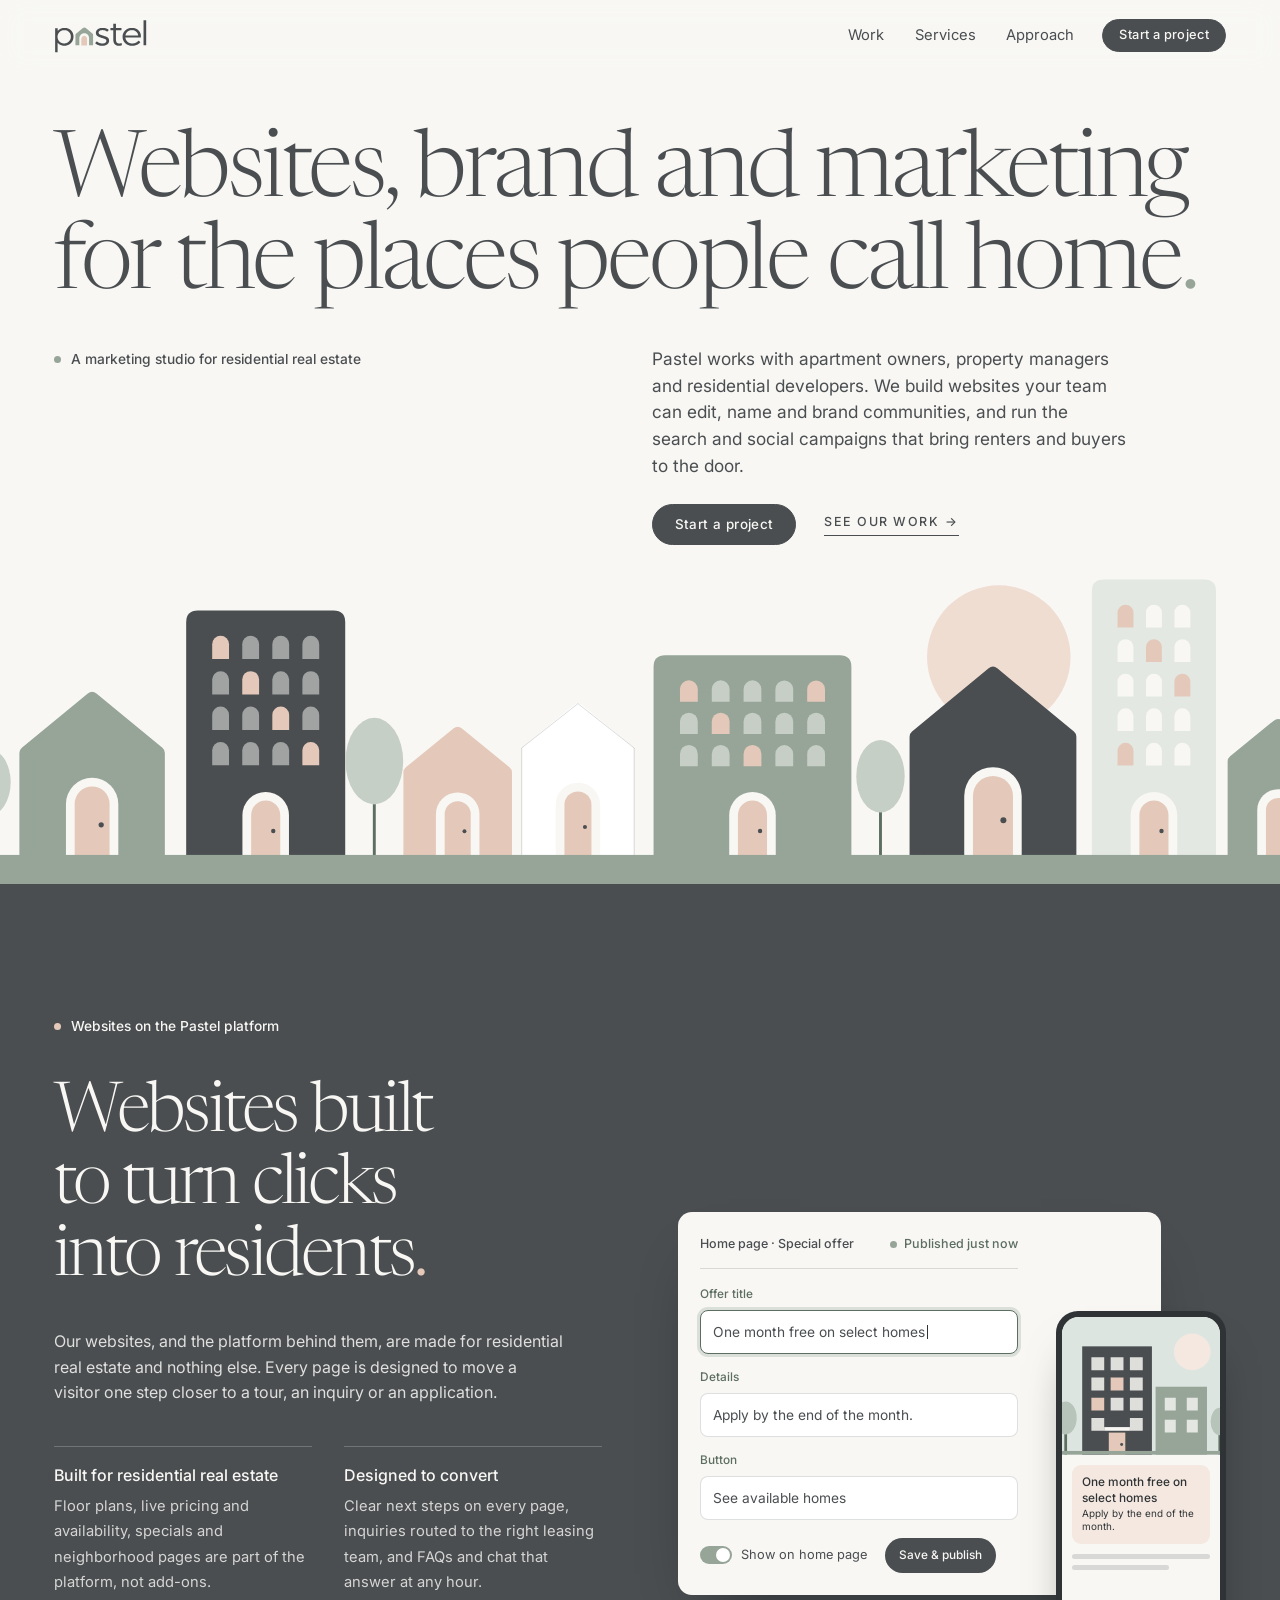
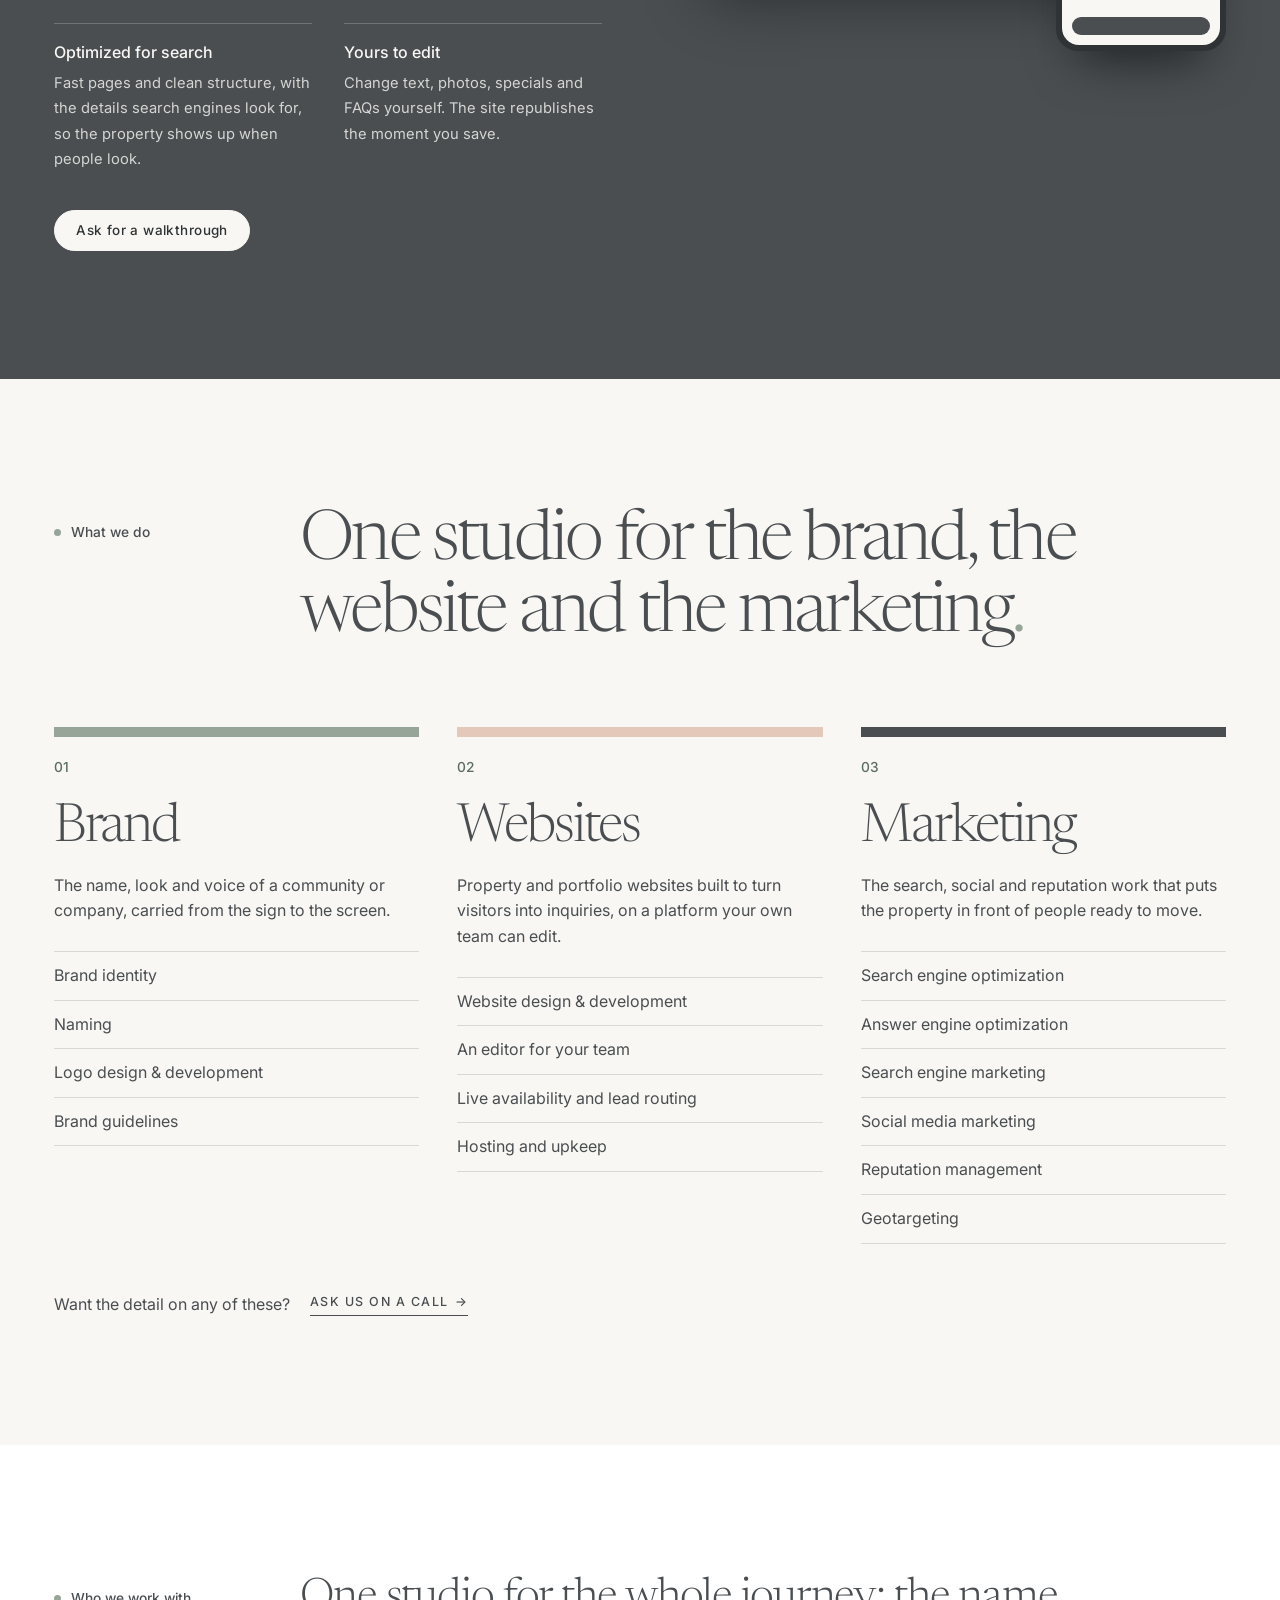
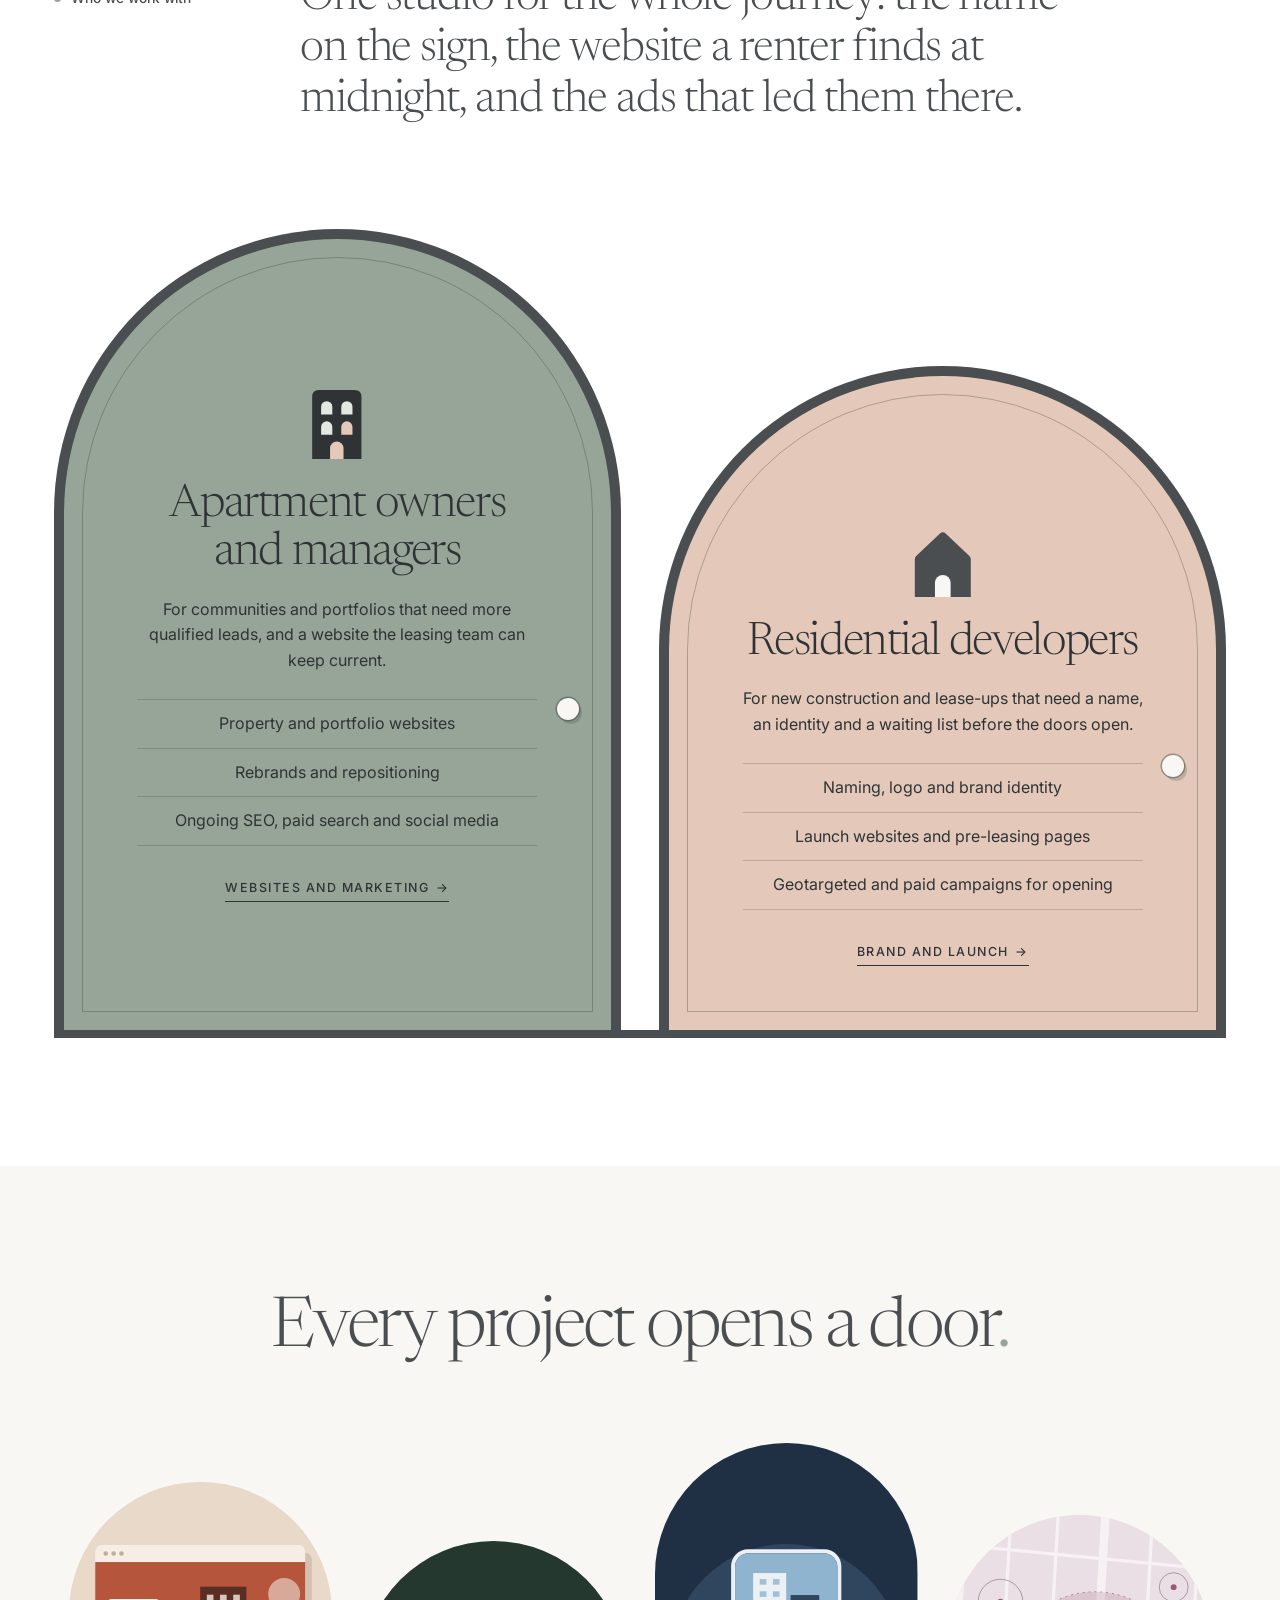
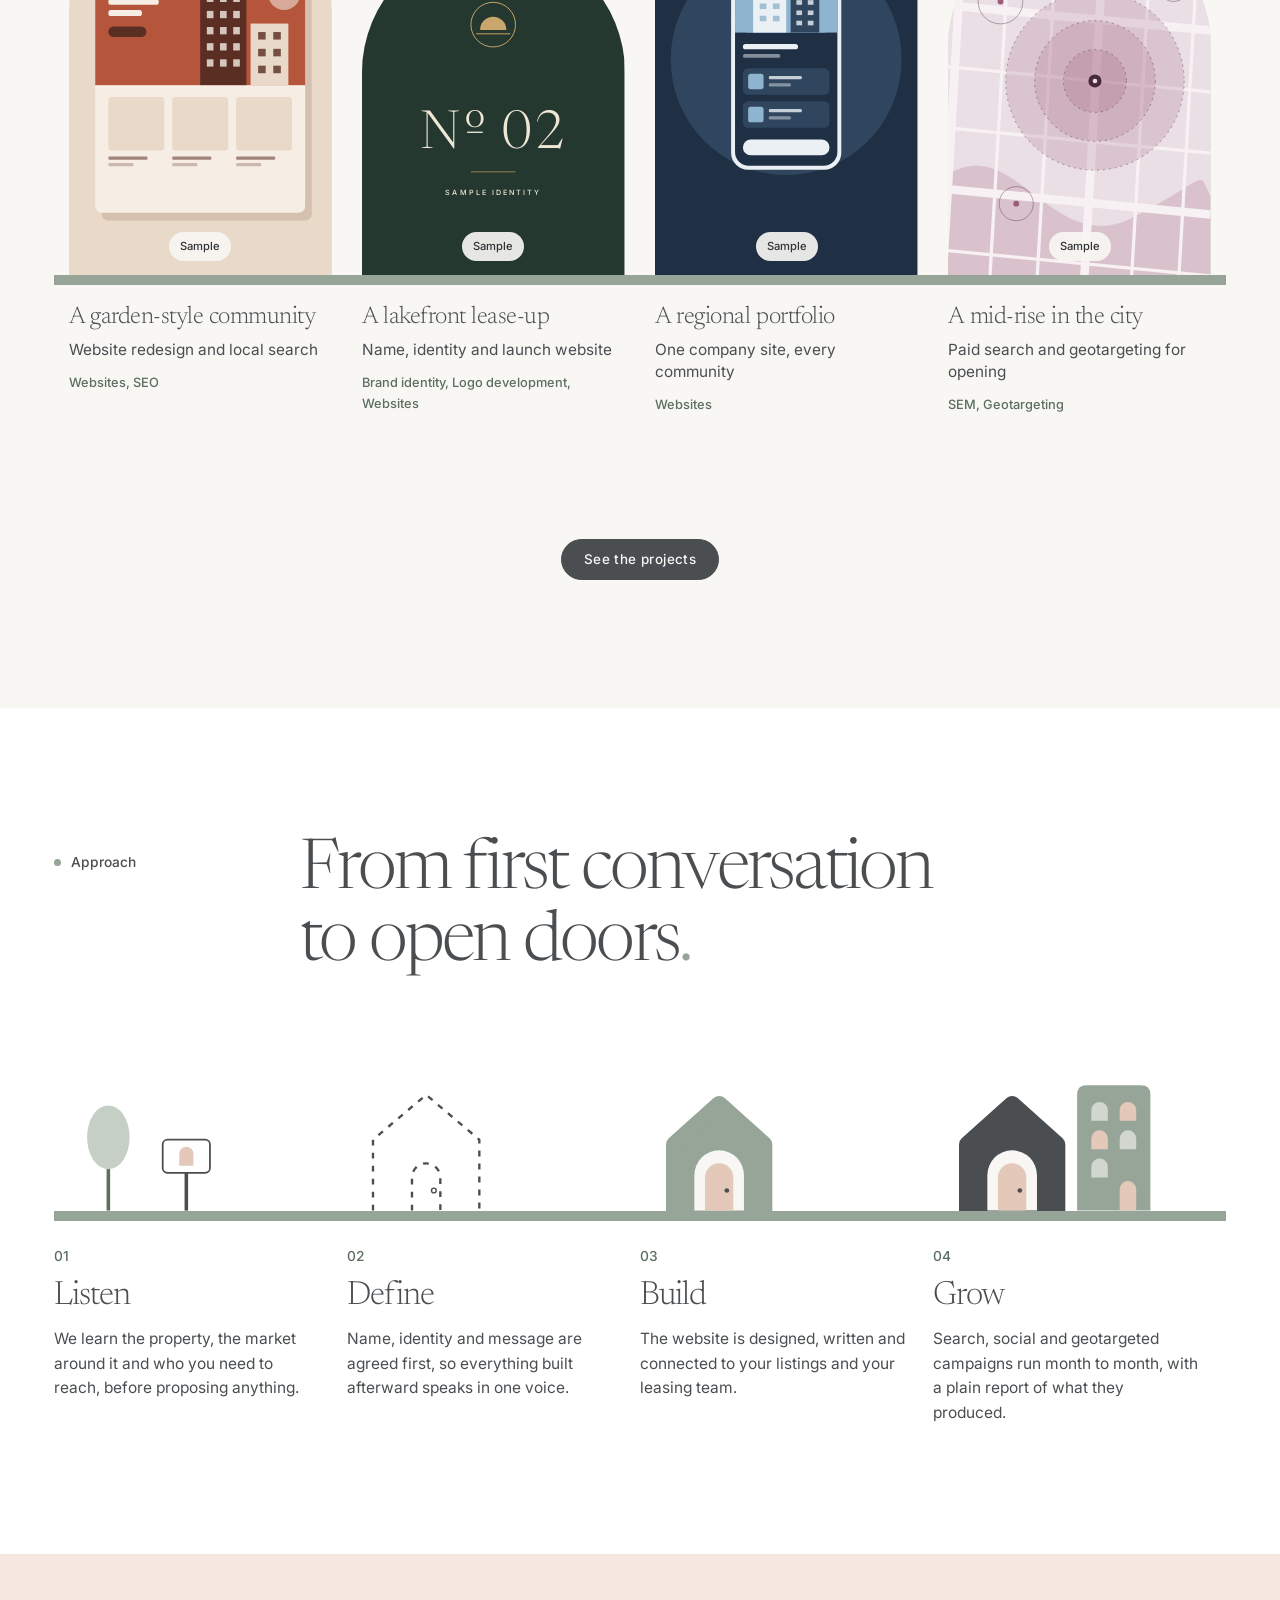
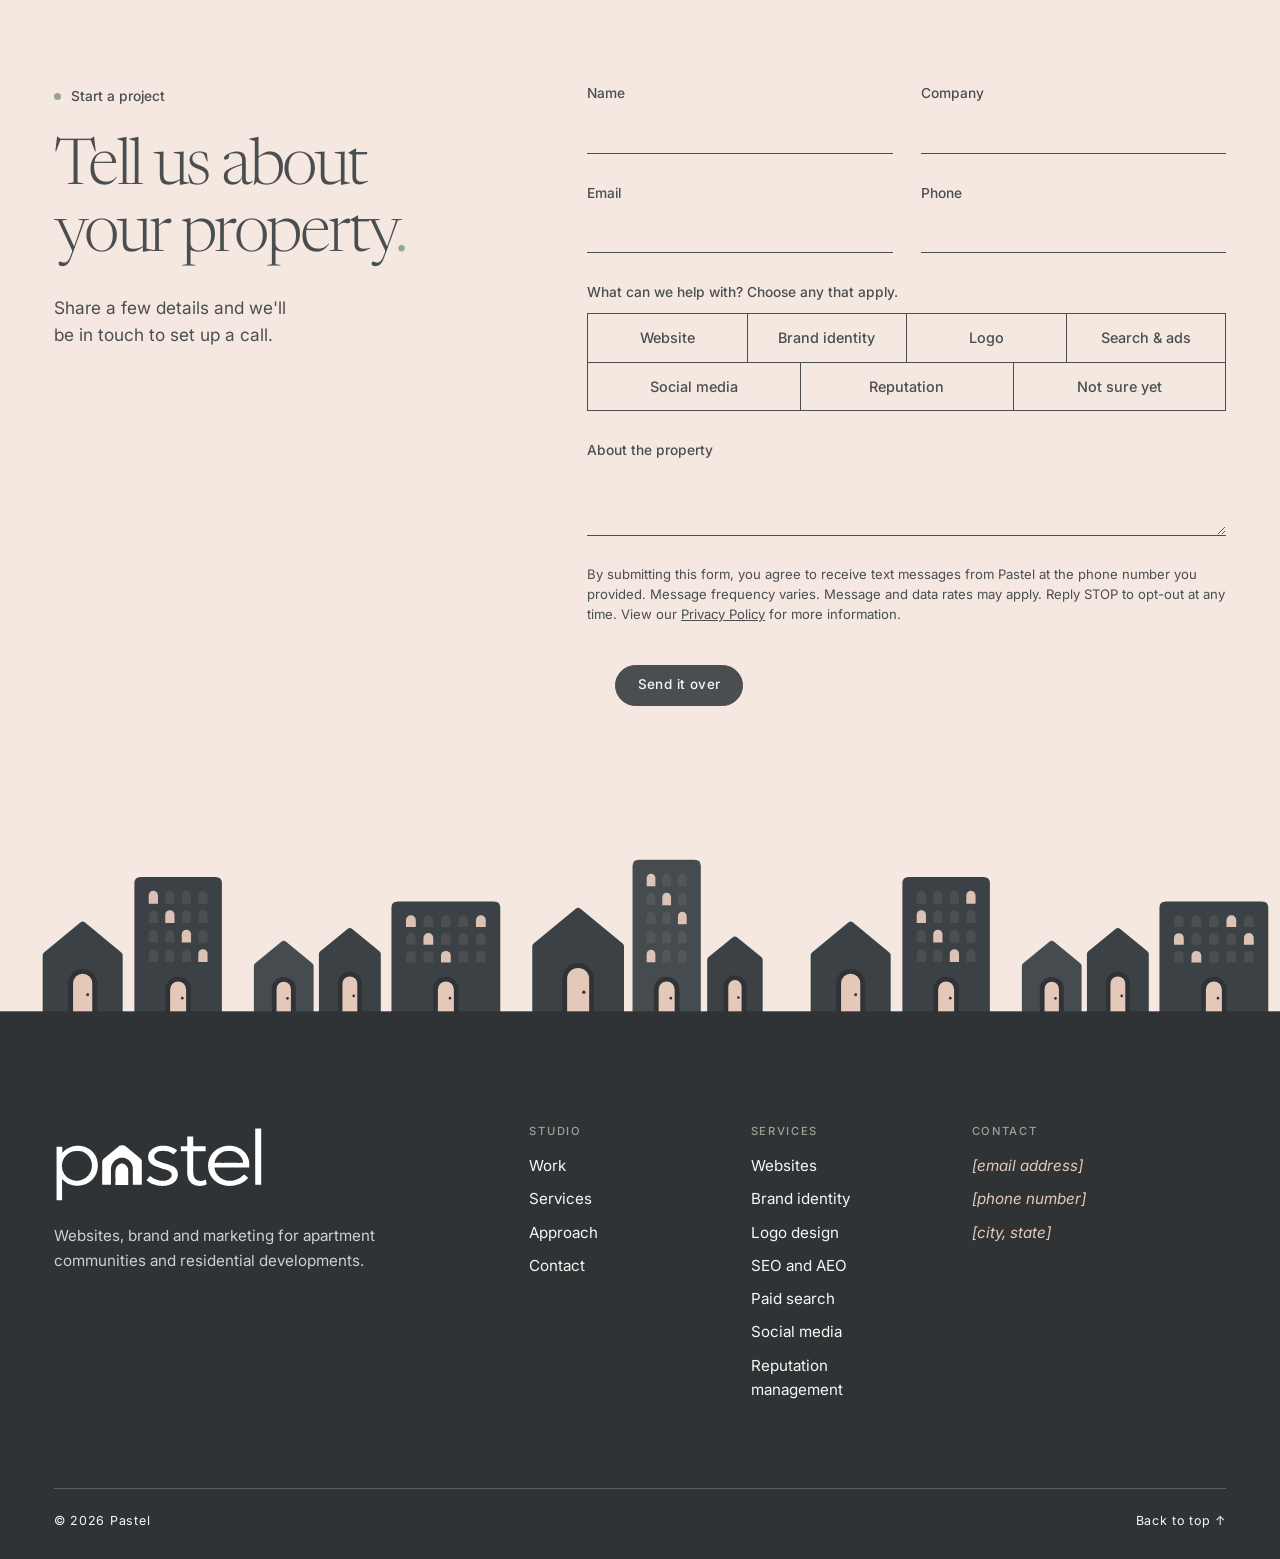
==== index.html @ 9d9092dd "Pastel website draft for feedback Co-Authored-By: Claude Fable 5.2 <noreply@anthropic.com>" ====
<!doctype html>
<html lang="en">
<head>
  <meta charset="utf-8">
  <meta name="robots" content="noindex, nofollow">
  <meta name="viewport" content="width=device-width, initial-scale=1">
  <title>Pastel | Websites, brand and marketing for residential real estate</title>
  <meta name="description" content="Pastel is a marketing studio for apartment communities and residential developments: websites your team can edit, brand identity and logo design, and search, social and reputation marketing.">
  <link rel="icon" href="img/favicon-32.png" sizes="32x32">
  <link rel="apple-touch-icon" href="img/icon-180.png">
  <link rel="preconnect" href="https://fonts.googleapis.com">
  <link rel="preconnect" href="https://fonts.gstatic.com" crossorigin>
  <link href="https://fonts.googleapis.com/css2?family=Inter:wght@300;400;500;600&family=Newsreader:opsz,wght@6..72,300..500&display=swap" rel="stylesheet">
  <link rel="stylesheet" href="css/site.css?v=16">
  <script>document.documentElement.className = "js";</script>
</head>
<body data-footer-on="tint">

<main id="main">

  <!-- Hero: the whole studio in one line, websites named first -->
  <section class="hero">
    <div class="wrap">
      <h1 class="display" data-reveal>Websites, brand and marketing for the places people call home<span class="stop">.</span></h1>
      <div class="hero__row">
        <p class="label hero__mark" data-reveal style="--d:.1s">A marketing studio for residential real estate</p>
        <p class="lede" data-reveal style="--d:.16s">Pastel works with apartment owners, property managers and residential developers. We build websites your team can edit, name and brand communities, and run the search and social campaigns that bring renters and buyers to the door.</p>
        <div class="hero__cta" data-reveal style="--d:.24s">
          <a class="btn" href="#contact">Start a project</a>
          <a class="link" href="work.html">See our work <span>&rarr;</span></a>
        </div>
      </div>
    </div>
    <div class="street" data-street="day" aria-hidden="true"></div>
  </section>

  <!-- Platform: the website product, straight after the hero (owner asked for it ahead of "What we do") -->
  <div id="platform">
    <section class="section section--dark">
      <div class="wrap platform">
        <div>
          <p class="label" data-reveal>Websites on the Pastel platform</p>
          <h2 data-reveal>Websites built to turn clicks into residents<span class="stop">.</span></h2>
          <p data-reveal>Our websites, and the platform behind them, are made for residential real estate and nothing else. Every page is designed to move a visitor one step closer to a tour, an inquiry or an application.</p>
          <ul class="features">
            <li data-reveal><strong>Built for residential real estate</strong><span>Floor plans, live pricing and availability, specials and neighborhood pages are part of the platform, not add-ons.</span></li>
            <li data-reveal style="--d:.06s"><strong>Designed to convert</strong><span>Clear next steps on every page, inquiries routed to the right leasing team, and FAQs and chat that answer at any hour.</span></li>
            <li data-reveal style="--d:.12s"><strong>Optimized for search</strong><span>Fast pages and clean structure, with the details search engines look for, so the property shows up when people look.</span></li>
            <li data-reveal style="--d:.18s"><strong>Yours to edit</strong><span>Change text, photos, specials and FAQs yourself. The site republishes the moment you save.</span></li>
          </ul>
          <a class="btn btn--light" href="#contact" data-reveal>Ask for a walkthrough</a>
        </div>

        <div class="mock" aria-hidden="true" data-reveal>
          <div class="mock__panel">
            <div class="mock__bar"><span>Home page &middot; Special offer</span><em>Published just now</em></div>
            <div class="mock__field"><label>Offer title</label><div class="mock__input is-active">One month free on select homes</div></div>
            <div class="mock__field"><label>Details</label><div class="mock__input">Apply by the end of the month.</div></div>
            <div class="mock__field"><label>Button</label><div class="mock__input">See available homes</div></div>
            <div class="mock__foot"><span class="mock__toggle"><i></i>Show on home page</span><span class="mock__save">Save &amp; publish</span></div>
          </div>
          <div class="mock__phone"><div class="mock__screen">
            <div class="mock__photo"><svg viewBox="0 0 200 150" preserveAspectRatio="xMidYMax slice">
              <rect width="200" height="150" fill="#DDE5E0"/>
              <circle cx="156" cy="38" r="20" fill="#F4E8E1"/>
              <line x1="18" y1="150" x2="18" y2="120" stroke="#5C6E60" stroke-width="3"/><ellipse cx="18" cy="110" rx="12" ry="18" fill="#B7C4B9"/>
              <rect x="36" y="32" width="76" height="118" fill="#4A4E51"/>
              <path d="M46,44h14v14h-14z M67,44h14v14h-14z M88,44h14v14h-14z M46,66h14v14h-14z M88,66h14v14h-14z M67,88h14v14h-14z M88,88h14v14h-14z M46,110h14v14h-14z M88,110h14v14h-14z" fill="#F8F7F4" fill-opacity=".85"/>
              <path d="M67,66h14v14h-14z M46,88h14v14h-14z" fill="#E4C9BA"/>
              <rect x="60" y="120" width="28" height="4" fill="#F8F7F4"/><rect x="65" y="126" width="18" height="24" fill="#E4C9BA"/><circle cx="79" cy="139" r="1.6" fill="#4A4E51"/>
              <rect x="116" y="76" width="56" height="74" fill="#96A598"/>
              <path d="M126,88h12v14h-12z M150,88h12v14h-12z M126,112h12v14h-12z M150,112h12v14h-12z" fill="#F8F7F4" fill-opacity=".8"/>
              <line x1="186" y1="150" x2="186" y2="124" stroke="#5C6E60" stroke-width="3"/><ellipse cx="186" cy="114" rx="10" ry="15" fill="#B7C4B9"/>
              <rect y="146" width="200" height="4" fill="#96A598"/>
            </svg></div>
            <div class="mock__offer"><b>One month free on select homes</b>Apply by the end of the month.</div>
            <div class="mock__lines"><i></i><i></i></div>
            <div class="mock__cta"></div>
          </div></div>
        </div>
      </div>
    </section>
  </div>

  <!-- What we do: three buckets in the order the work is done: brand, then website, then marketing (owner's order) -->
  <section class="section" id="services">
    <div class="wrap">
      <div class="rail-layout">
        <div class="rail" data-reveal><p class="label">What we do</p></div>
        <h2 class="h-xl" data-reveal>One studio for the brand, the website and the marketing<span class="stop">.</span></h2>
      </div>

      <div class="buckets">
        <article class="bucket" data-reveal>
          <p class="bucket__n">01</p>
          <h3>Brand</h3>
          <p>The name, look and voice of a community or company, carried from the sign to the screen.</p>
          <ul>
            <li>Brand identity</li>
            <li>Naming</li>
            <li>Logo design &amp; development</li>
            <li>Brand guidelines</li>
          </ul>
        </article>
        <article class="bucket" data-reveal style="--d:.08s">
          <p class="bucket__n">02</p>
          <h3>Websites</h3>
          <p>Property and portfolio websites built to turn visitors into inquiries, on a platform your own team can edit.</p>
          <ul>
            <li>Website design &amp; development</li>
            <li>An editor for your team</li>
            <li>Live availability and lead routing</li>
            <li>Hosting and upkeep</li>
          </ul>
        </article>
        <article class="bucket" data-reveal style="--d:.16s">
          <p class="bucket__n">03</p>
          <h3>Marketing</h3>
          <p>The search, social and reputation work that puts the property in front of people ready to move.</p>
          <ul>
            <li>Search engine optimization</li>
            <li>Answer engine optimization</li>
            <li>Search engine marketing</li>
            <li>Social media marketing</li>
            <li>Reputation management</li>
            <li>Geotargeting</li>
          </ul>
        </article>
      </div>
      <p class="buckets__more" data-reveal>Want the detail on any of these? <a class="link" href="#contact">Ask us on a call <span>&rarr;</span></a></p>
    </div>
  </section>

  <!-- Who we work with: two real doors -->
  <section class="section section--white">
    <div class="wrap">
      <div class="rail-layout">
        <div class="rail" data-reveal><p class="label">Who we work with</p></div>
        <p class="statement" data-reveal>One studio for the whole journey: the name on the sign, the website a renter finds at midnight, and the ads that led them there.</p>
      </div>

      <div class="doors">
        <a class="door door--sage" href="#platform" data-reveal><span class="door__leaf">
          <svg viewBox="0 0 80 70" aria-hidden="true">
            <path d="M18,70 V14 Q18,8 24,8 H56 Q62,8 62,14 V70 Z" fill="#2F3335"/>
            <path d="M26,30 V23 A5,5 0 0 1 36,23 V30 Z M44,30 V23 A5,5 0 0 1 54,23 V30 Z M26,48 V41 A5,5 0 0 1 36,41 V48 Z" fill="#E3E8E3"/>
            <path d="M44,48 V41 A5,5 0 0 1 54,41 V48 Z" fill="#E4C9BA"/>
            <path d="M34,70 V60 A6,6 0 0 1 46,60 V70 Z" fill="#E4C9BA"/>
          </svg>
          <h3>Apartment owners and managers</h3>
          <p>For communities and portfolios that need more qualified leads, and a website the leasing team can keep current.</p>
          <ul>
            <li>Property and portfolio websites</li>
            <li>Rebrands and repositioning</li>
            <li>Ongoing SEO, paid search and social media</li>
          </ul>
          <span class="link">Websites and marketing <span>&rarr;</span></span>
          <i class="door__knob" aria-hidden="true"></i>
        </span></a>
        <a class="door door--peach" href="#services" data-reveal style="--d:.12s"><span class="door__leaf">
          <svg viewBox="0 0 80 70" aria-hidden="true">
            <path d="M19,70 V36 L40,16 L61,36 V70 Z" fill="#4A4E51" stroke="#4A4E51" stroke-width="8" stroke-linejoin="round"/>
            <path d="M33,70 V57 A7,7 0 0 1 47,57 V70 Z" fill="#F8F7F4"/>
          </svg>
          <h3>Residential developers</h3>
          <p>For new construction and lease-ups that need a name, an identity and a waiting list before the doors open.</p>
          <ul>
            <li>Naming, logo and brand identity</li>
            <li>Launch websites and pre-leasing pages</li>
            <li>Geotargeted and paid campaigns for opening</li>
          </ul>
          <span class="link">Brand and launch <span>&rarr;</span></span>
          <i class="door__knob" aria-hidden="true"></i>
        </span></a>
      </div>
    </div>
  </section>

  <!-- Selected work: four drawn samples for now; the real projects are on work.html -->
  <section class="section" id="work">
    <div class="wrap">
      <h2 class="h-xl work__title" data-reveal>Every project opens a door<span class="stop">.</span></h2>
      <div class="doorstreet" data-work="featured"></div>
      <p class="work__more" data-reveal><a class="btn" href="work.html">See the projects</a></p>
    </div>
  </section>

  <!-- Approach: a home goes up in four steps -->
  <section class="section section--white" id="approach">
    <div class="wrap">
      <div class="rail-layout">
        <div class="rail" data-reveal><p class="label">Approach</p></div>
        <h2 class="h-xl" data-reveal>From first conversation to open doors<span class="stop">.</span></h2>
      </div>

      <div class="path">
        <div class="path__step" data-reveal>
          <svg viewBox="0 0 200 130" preserveAspectRatio="xMinYMax meet" aria-hidden="true">
            <line x1="46" y1="130" x2="46" y2="86" stroke="#5C6E60" stroke-width="3"/>
            <ellipse cx="46" cy="68" rx="18" ry="27" fill="#C5CFC6"/>
            <line x1="112" y1="130" x2="112" y2="96" stroke="#4A4E51" stroke-width="3"/>
            <rect x="92" y="70" width="40" height="28" rx="4" fill="#FFFFFF" stroke="#4A4E51" stroke-width="1.5"/>
            <path d="M106,92 V82 A6,6 0 0 1 118,82 V92 Z" fill="#E4C9BA"/>
          </svg>
          <div class="path__body">
            <span class="path__n">01</span>
            <h3>Listen</h3>
            <p>We learn the property, the market around it and who you need to reach, before proposing anything.</p>
          </div>
        </div>
        <div class="path__step" data-reveal style="--d:.08s">
          <svg viewBox="0 0 200 130" preserveAspectRatio="xMinYMax meet" aria-hidden="true">
            <path d="M22,130 V70 L67,32 L112,70 V130" fill="none" stroke="#4A4E51" stroke-width="2" stroke-dasharray="5 6" stroke-linejoin="round"/>
            <path d="M55,130 V102 A12,12 0 0 1 79,102 V130" fill="none" stroke="#4A4E51" stroke-width="2" stroke-dasharray="5 6"/>
            <circle cx="73.5" cy="113" r="2" fill="none" stroke="#4A4E51" stroke-width="1.2"/>
          </svg>
          <div class="path__body">
            <span class="path__n">02</span>
            <h3>Define</h3>
            <p>Name, identity and message are agreed first, so everything built afterward speaks in one voice.</p>
          </div>
        </div>
        <div class="path__step" data-reveal style="--d:.16s">
          <svg viewBox="0 0 200 130" preserveAspectRatio="xMinYMax meet" aria-hidden="true">
            <path d="M29,130 V74 L67,40 L105,74 V130 Z" fill="#96A598" stroke="#96A598" stroke-width="14" stroke-linejoin="round"/>
            <path d="M46,130 V100 A21,21 0 0 1 88,100 V130 Z" fill="#F8F7F4"/>
            <path d="M55,130 V102 A12,12 0 0 1 79,102 V130 Z" fill="#E4C9BA"/>
            <circle cx="73.5" cy="113" r="2" fill="#4A4E51"/>
          </svg>
          <div class="path__body">
            <span class="path__n">03</span>
            <h3>Build</h3>
            <p>The website is designed, written and connected to your listings and your leasing team.</p>
          </div>
        </div>
        <div class="path__step" data-reveal style="--d:.24s">
          <svg viewBox="0 0 200 130" preserveAspectRatio="xMinYMax meet" aria-hidden="true">
            <path d="M29,130 V74 L67,40 L105,74 V130 Z" fill="#4A4E51" stroke="#4A4E51" stroke-width="14" stroke-linejoin="round"/>
            <path d="M46,130 V100 A21,21 0 0 1 88,100 V130 Z" fill="#F8F7F4"/>
            <path d="M55,130 V102 A12,12 0 0 1 79,102 V130 Z" fill="#E4C9BA"/>
            <circle cx="73.5" cy="113" r="2" fill="#4A4E51"/>
            <path d="M122,130 V32 Q122,24 130,24 H176 Q184,24 184,32 V130 Z" fill="#96A598"/>
            <path d="M134,54 V45 A7,7 0 0 1 148,45 V54 Z M158,78 V69 A7,7 0 0 1 172,69 V78 Z M134,102 V93 A7,7 0 0 1 148,93 V102 Z" fill="#F8F7F4" fill-opacity=".6"/>
            <path d="M158,54 V45 A7,7 0 0 1 172,45 V54 Z M134,78 V69 A7,7 0 0 1 148,69 V78 Z" fill="#E4C9BA"/>
            <path d="M158,130 V112 A7,7 0 0 1 172,112 V130 Z" fill="#E4C9BA"/>
          </svg>
          <div class="path__body">
            <span class="path__n">04</span>
            <h3>Grow</h3>
            <p>Search, social and geotargeted campaigns run month to month, with a plain report of what they produced.</p>
          </div>
        </div>
      </div>
    </div>
  </section>

  <!-- Contact: the invitation on the left, one plain form on the right. The
       spam check and the text message wording are the same ones used on the
       sites we build. -->
  <section class="section section--tint" id="contact">
    <div class="wrap">
      <div class="contact">
        <div class="contact__intro">
          <p class="label" data-reveal>Start a project</p>
          <h2 data-reveal>Tell us about your property<span class="stop">.</span></h2>
          <p class="lede" data-reveal style="--d:.1s">Share a few details and we'll be in touch to set up a call.</p>
        </div>

        <div>
          <form class="form" data-form data-reveal novalidate>
            <div class="field"><label for="f-name">Name</label><input id="f-name" name="name" autocomplete="name" required></div>
            <div class="field"><label for="f-company">Company</label><input id="f-company" name="company" autocomplete="organization"></div>
            <div class="field"><label for="f-email">Email</label><input id="f-email" name="email" type="email" autocomplete="email" required></div>
            <div class="field"><label for="f-phone">Phone</label><input id="f-phone" name="phone" type="tel" autocomplete="tel"></div>
            <fieldset class="field field--full">
              <legend>What can we help with? Choose any that apply.</legend>
              <div class="picks">
                <label class="pick"><input type="checkbox" name="need" value="website"><span>Website</span></label>
                <label class="pick"><input type="checkbox" name="need" value="brand"><span>Brand identity</span></label>
                <label class="pick"><input type="checkbox" name="need" value="logo"><span>Logo</span></label>
                <label class="pick"><input type="checkbox" name="need" value="search"><span>Search &amp; ads</span></label>
                <label class="pick"><input type="checkbox" name="need" value="social"><span>Social media</span></label>
                <label class="pick"><input type="checkbox" name="need" value="reputation"><span>Reputation</span></label>
                <label class="pick"><input type="checkbox" name="need" value="unsure"><span>Not sure yet</span></label>
              </div>
            </fieldset>
            <div class="field field--full"><label for="f-msg">About the property</label><textarea id="f-msg" name="message" rows="2"></textarea></div>

            <p class="sms-disclosure">By submitting this form, you agree to receive text messages from Pastel at the phone number you provided. Message frequency varies. Message and data rates may apply. Reply STOP to opt-out at any time. View our <a href="#privacy-policy">Privacy Policy</a> for more information.</p>

            <div class="form__foot">
              <!-- Cloudflare Turnstile. This is Cloudflare's public test key (always passes); the live site gets its own key and the server checks every answer. -->
              <div class="cf-turnstile" data-sitekey="1x00000000000000000000AA" data-theme="light"></div>
              <button class="btn" type="submit">Send it over</button>
            </div>
            <p class="form__status" role="status" hidden></p>
          </form>
        </div>
      </div>
    </div>
  </section>

</main>

<script src="https://challenges.cloudflare.com/turnstile/v0/api.js" async defer></script>
<script src="js/work.js?v=16"></script>
<script src="js/site.js?v=16"></script>
</body>
</html>
---- css/site.css ----
/* Pastel agency site (mockup).
   Palette comes from the Pastel Brand Identity Guide v1: charcoal, sage,
   peach, white, soft paper. Text is Inter, as in the guide. Headlines are
   Newsreader Light, which is NOT in the guide (it names EB Garamond Italic);
   the owner asked for a look unlike the client sites. To change it, edit
   --serif here and the font link in each page. type-options.html compares
   the candidates.
   --ink, --sage-ink and the two tints are derived shades, added so small
   text passes contrast on sage and on paper.
   The door from the Pastel mark is used sparingly: the street of houses,
   the two audience doors and the frames around the work. Nowhere else. */

:root {
  --charcoal: #4A4E51;
  --sage: #96A598;
  --peach: #E4C9BA;
  --white: #FFFFFF;
  --paper: #F8F7F4;

  --ink: #2F3335;
  --sage-ink: #5C6E60;
  --sage-tint: #E3E8E3;
  --peach-tint: #F4E8E1;

  --line: rgba(74, 78, 81, 0.18);
  --line-light: rgba(248, 247, 244, 0.22);

  --sans: "Inter", system-ui, -apple-system, "Segoe UI", Roboto, sans-serif;
  --serif: "Newsreader", Georgia, "Times New Roman", serif;

  --gutter: clamp(20px, 4.2vw, 64px);
  --max: 1360px;
  --header: 72px;
  --radius: 10px;
  --ease: cubic-bezier(0.2, 0.7, 0.2, 1);
}

*, *::before, *::after { box-sizing: border-box; }

html { scroll-behavior: smooth; scroll-padding-top: calc(var(--header) + 16px); overflow-x: clip; }

body {
  margin: 0;
  padding-top: var(--header);
  background: var(--paper);
  color: var(--charcoal);
  font: 400 1rem/1.6 var(--sans);
  -webkit-font-smoothing: antialiased;
  text-rendering: optimizeLegibility;
  overflow-x: clip;
}

img, svg { display: block; max-width: 100%; }
a { color: inherit; }
p { margin: 0 0 1em; }
ul { margin: 0; padding: 0; list-style: none; }
h1, h2, h3 {
  margin: 0;
  font-family: var(--serif); font-weight: 300;
  letter-spacing: -0.03em; line-height: 1.04; text-wrap: balance;
}
h4 { margin: 0; font: 500 0.86rem/1.3 var(--sans); }

/* A coloured full stop closes the main headlines. */
.stop { color: var(--sage); }
.section--dark .stop { color: var(--peach); }
.vh { position: absolute; width: 1px; height: 1px; overflow: hidden; clip-path: inset(50%); white-space: nowrap; }

:focus-visible { outline: 2px solid var(--sage-ink); outline-offset: 3px; border-radius: 3px; }

.skip {
  position: absolute; left: 12px; top: -60px; z-index: 100;
  background: var(--ink); color: var(--paper); padding: 10px 16px; border-radius: 6px;
}
.skip:focus { top: 12px; }

.wrap { width: 100%; max-width: var(--max); margin-inline: auto; padding-inline: var(--gutter); }

.label {
  display: inline-flex; align-items: center; gap: 10px; margin: 0;
  font: 500 0.86rem/1.25 var(--sans); color: var(--charcoal);
}
.label::before { content: ""; flex: none; width: 7px; height: 7px; border-radius: 50%; background: var(--sage); }
.section--dark .label { color: var(--paper); }
.section--dark .label::before { background: var(--peach); }

.section { padding-block: clamp(72px, 10vw, 150px); }
.section--white { background: var(--white); }
.section--tint { background: var(--peach-tint); }
.section--dark { background: var(--charcoal); color: var(--paper); }

/* Buttons and links */
.btn {
  display: inline-flex; align-items: center; gap: 0.6em;
  padding: 0.95em 1.6em;
  border: 1px solid var(--charcoal); border-radius: 999px;
  background: var(--charcoal); color: var(--paper);
  font: 500 0.84rem/1 var(--sans); letter-spacing: 0.03em; text-decoration: none;
  cursor: pointer;
  transition: background 0.25s var(--ease), color 0.25s var(--ease), border-color 0.25s var(--ease);
}
.btn:hover { background: var(--ink); border-color: var(--ink); }
.btn--sm { padding: 0.75em 1.25em; font-size: 0.8rem; }
.btn--light { background: var(--paper); color: var(--ink); border-color: var(--paper); }
.btn--light:hover { background: var(--peach); border-color: var(--peach); color: var(--ink); }

.link {
  display: inline-flex; align-items: center; gap: 0.5em;
  font-size: 0.78rem; font-weight: 500; letter-spacing: 0.12em; text-transform: uppercase;
  text-decoration: none;
  padding-bottom: 4px;
  background: linear-gradient(currentColor, currentColor) 0 100% / 100% 1px no-repeat;
  transition: background-size 0.35s var(--ease);
}
.link span { transition: transform 0.3s var(--ease); }
.link:hover { background-size: 0 1px; background-position: 100% 100%; }
.link:hover span { transform: translateX(4px); }

/* Header */
.site-header {
  position: fixed; inset: 0 0 auto 0; z-index: 60; height: var(--header);
  background: rgba(248, 247, 244, 0.88);
  -webkit-backdrop-filter: blur(14px); backdrop-filter: blur(14px);
  border-bottom: 1px solid transparent;
  transition: border-color 0.3s, transform 0.4s var(--ease);
}
.site-header.is-scrolled { border-bottom-color: var(--line); }
.site-header.is-hidden { transform: translateY(-100%); }
.site-header__in { height: 100%; display: flex; align-items: center; gap: 28px; }
.logo { display: block; margin-right: auto; }
.logo img { height: 34px; width: auto; }
.nav { display: flex; gap: clamp(18px, 2.4vw, 36px); }
.nav a { font-size: 0.92rem; text-decoration: none; padding: 6px 0; position: relative; }
.nav a::after {
  content: ""; position: absolute; left: 0; right: 0; bottom: 0; height: 1px;
  background: currentColor; transform: scaleX(0); transform-origin: left;
  transition: transform 0.3s var(--ease);
}
.nav a:hover::after, .nav a[aria-current="page"]::after { transform: scaleX(1); }
.menu-btn {
  display: none; align-items: center; gap: 10px;
  background: none; border: 0; padding: 10px 0; cursor: pointer;
  font: 500 0.78rem/1 var(--sans); letter-spacing: 0.12em; text-transform: uppercase; color: inherit;
}
.menu-btn i { display: block; width: 22px; height: 8px; border-block: 1.5px solid currentColor; transition: height 0.25s var(--ease); }
.menu-btn[aria-expanded="true"] i { height: 0; border-bottom: 0; }

.menu {
  position: fixed; inset: var(--header) 0 0 0; z-index: 55;
  background: var(--sage); color: var(--ink);
  padding: 32px var(--gutter) 40px;
  display: flex; flex-direction: column; justify-content: space-between;
  opacity: 0; visibility: hidden; transform: translateY(-12px);
  transition: opacity 0.3s var(--ease), transform 0.3s var(--ease), visibility 0s 0.3s;
}
.menu.is-open { opacity: 1; visibility: visible; transform: none; transition-delay: 0s; }
.menu a.menu__link { display: block; font-size: clamp(2.2rem, 10vw, 3.4rem); font-weight: 300; letter-spacing: -0.03em; line-height: 1.25; text-decoration: none; }

/* Hero */
.hero { padding-top: clamp(32px, 4.4vw, 68px); background: var(--paper); }
.display { font-size: clamp(2.6rem, 7.2vw, 6.6rem); line-height: 1; letter-spacing: -0.035em; max-width: 12.5em; }
.hero__row {
  display: grid; grid-template-columns: repeat(12, 1fr); gap: 24px;
  margin-top: clamp(24px, 2.6vw, 40px);
}
.hero__mark { grid-column: 1 / 6; grid-row: 1; align-self: start; padding-top: 0.4em; }
.hero__row .lede { grid-column: 7 / 12; grid-row: 1; }
.hero__cta { grid-column: 7 / 13; grid-row: 2; display: flex; flex-wrap: wrap; align-items: center; gap: 28px; }
.lede { font-size: clamp(1.05rem, 1.35vw, 1.25rem); line-height: 1.55; margin: 0; max-width: 34em; }

.street { height: clamp(200px, 25vw, 640px); margin-top: clamp(16px, 1.5vw, 28px); }
.street svg { width: 100%; height: 100%; }
.street .bld { transition: transform 0.5s var(--ease); cursor: default; }
.street .bld:hover { transform: translateY(-7px); }
.street .door, .street .win { transition: fill 0.35s var(--ease); }
.street .bld:hover .door { fill: #FFF3D6; }
.street .bld:hover .win { fill: #FFF3D6; fill-opacity: 0.95; }
.js .street .rise { opacity: 0; transform: translateY(46px); }
.js .street.is-in .rise { opacity: 1; transform: none; transition: opacity 0.9s var(--ease), transform 1.1s var(--ease); transition-delay: var(--d, 0s); }

/* Page headers (inner pages) */
.page-head { padding-top: clamp(48px, 8vw, 120px); padding-bottom: clamp(36px, 5vw, 72px); }
.page-head h1 { font-size: clamp(2.4rem, 6vw, 5.2rem); max-width: 13em; letter-spacing: -0.04em; }
.page-head__row { display: flex; justify-content: space-between; align-items: flex-end; gap: 24px 48px; flex-wrap: wrap; margin-top: clamp(28px, 4vw, 56px); }
.page-head__row .lede { margin: 0; }
.page-head .lede { margin-top: clamp(20px, 3vw, 40px); }

/* Rail: the section name sits in a left margin beside the content, not above it */
.rail-layout { display: grid; grid-template-columns: minmax(150px, 2.2fr) 9.8fr; gap: clamp(20px, 3vw, 48px); align-items: start; }
.rail { position: sticky; top: calc(var(--header) + 28px); padding-top: 0.7em; }
.h-xl { font-size: clamp(2.2rem, 5.4vw, 4.8rem); max-width: 13em; letter-spacing: -0.04em; }
.h-row { display: flex; justify-content: space-between; align-items: flex-end; gap: 24px 40px; flex-wrap: wrap; }
.statement {
  font-family: var(--serif);
  font-size: clamp(1.7rem, 3.5vw, 3.1rem); font-weight: 300; line-height: 1.14; letter-spacing: -0.025em;
  max-width: 21em; margin: 0; text-wrap: balance;
}

/* Two doors, one per audience. These are drawn as real doors: a frame, a
   panel line, a knob, a threshold, and they swing open a little on hover. */
.doors { display: grid; grid-template-columns: 1fr 1fr; gap: clamp(20px, 3vw, 44px); align-items: end; margin-top: clamp(56px, 8vw, 120px); border-bottom: 8px solid var(--charcoal); }
.door {
  display: block; perspective: 1800px;
  border: 10px solid var(--charcoal); border-bottom: 0; border-radius: 999px 999px 0 0;
  background: var(--ink); color: var(--ink); text-decoration: none;
}
.door__leaf {
  position: relative; display: flex; flex-direction: column; align-items: center; text-align: center;
  padding: 26% 12% clamp(40px, 5vw, 68px);
  border-radius: 999px 999px 0 0;
  transform-origin: left center; transition: transform 0.8s var(--ease);
}
.door--sage .door__leaf { background: var(--sage); padding-bottom: clamp(72px, 10vw, 150px); }
.door--peach .door__leaf { background: var(--peach); }
.door__leaf::before { content: ""; position: absolute; inset: 18px 18px 18px; border: 1.5px solid rgba(47, 51, 53, 0.3); border-radius: 999px 999px 0 0; pointer-events: none; }
.door__knob { position: absolute; right: 32px; top: 58%; width: 22px; height: 22px; border-radius: 50%; background: var(--paper); box-shadow: 0 0 0 1.5px rgba(47, 51, 53, 0.4), 3px 4px 0 rgba(47, 51, 53, 0.2); }
.door:hover .door__leaf, .door:focus-visible .door__leaf { transform: rotateY(-13deg); }
.door svg { width: clamp(64px, 7vw, 96px); height: auto; }
.door h3 { font-size: clamp(1.9rem, 3.6vw, 3.2rem); margin: 0.5em 0 0.4em; max-width: 9em; }
.door__leaf > p { max-width: 27em; margin: 0 0 1.6em; }
.door ul { width: 100%; max-width: 25em; margin-bottom: 2em; }
.door li { padding: 11px 0; border-top: 1px solid rgba(47, 51, 53, 0.22); }
.door li:last-child { border-bottom: 1px solid rgba(47, 51, 53, 0.22); }

/* Work: each project stands in an arch-topped frame on one ground line */
.tile { display: flex; flex-direction: column; text-decoration: none; color: inherit; }
.tile[hidden] { display: none; }
.tile__art { position: relative; margin: 0; overflow: hidden; border-radius: var(--radius); background: var(--sage-tint); }
.tile .tile__art { margin-inline: clamp(8px, 1.2vw, 18px); border-radius: 999px 999px 0 0; transition: transform 0.6s var(--ease); }
.tile__art svg { width: 100%; height: 100%; }
.tile:hover .tile__art, .tile:focus-visible .tile__art { transform: translateY(-10px); }
.chip {
  position: absolute; left: 50%; bottom: 14px; z-index: 2; transform: translateX(-50%);
  padding: 6px 11px; border-radius: 999px;
  background: rgba(248, 247, 244, 0.92); color: var(--ink);
  font-size: 0.7rem; font-weight: 500; white-space: nowrap;
}
.tile__meta { border-top: 10px solid var(--sage); padding: 20px clamp(8px, 1.2vw, 18px) 0; min-height: 12.5rem; }
.tile__meta h3 { font-size: clamp(1.3rem, 1.9vw, 1.7rem); letter-spacing: -0.02em; }
.tile__meta p { margin: 8px 0 0; font-size: 0.96rem; line-height: 1.45; }
.tile__tags { display: block; margin-top: 12px; font-size: 0.8rem; font-weight: 500; color: var(--sage-ink); }

.doorstreet { display: grid; grid-template-columns: repeat(4, 1fr); align-items: end; margin-top: clamp(40px, 6vw, 90px); }
.work__title { text-align: center; max-width: none; }
.work__more { text-align: center; margin: clamp(36px, 5vw, 64px) 0 0; }

/* Work page: one project per row. The screens stand on a Pastel colour
   and a ground line, like the houses on the street, with the credit
   beneath in the same form as the "What we do" buckets. --bg and --ground
   are set per project in js/work.js. */
.work-rows { padding-top: clamp(8px, 2vw, 32px); }
.work-list { display: grid; gap: clamp(72px, 10vw, 150px); }
.proj { display: block; color: inherit; text-decoration: none; }
.proj__stage { position: relative; overflow: hidden; aspect-ratio: 2.1 / 1; background: var(--bg); border-radius: var(--radius) var(--radius) 0 0; }
/* Both screens run 24px below the ground line, so nothing shows under
   them when they lift on hover. */
.proj__browser, .proj__phone { position: absolute; bottom: -24px; box-shadow: 0 30px 60px -30px rgba(0, 0, 0, 0.45); transition: transform 0.6s var(--ease); }
.proj__browser { left: 12%; width: 64%; background: var(--paper); border-radius: clamp(6px, 0.8vw, 11px) clamp(6px, 0.8vw, 11px) 0 0; overflow: hidden; }
.proj__bar { display: flex; align-items: center; gap: clamp(3px, 0.45vw, 6px); height: clamp(14px, 2vw, 28px); padding-left: clamp(8px, 1vw, 14px); }
.proj__bar i { width: clamp(4px, 0.55vw, 8px); height: clamp(4px, 0.55vw, 8px); border-radius: 50%; background: rgba(74, 78, 81, 0.3); }
.proj__browser img, .proj__phone img { width: 100%; height: auto; }
.proj__phone { left: 71%; width: 16%; z-index: 1; background: var(--ink); padding: clamp(3px, 0.5vw, 7px) clamp(3px, 0.5vw, 7px) 0; border-radius: clamp(10px, 1.8vw, 26px) clamp(10px, 1.8vw, 26px) 0 0; }
.proj__phone img { border-radius: clamp(7px, 1.35vw, 20px) clamp(7px, 1.35vw, 20px) 0 0; }
/* Every other row is mirrored. There the phone covers only a sliver of the
   window, because websites keep their logo and headline on the left. */
.proj:nth-child(even) .proj__browser { left: 25%; }
.proj:nth-child(even) .proj__phone { left: 12%; }
.proj:hover .proj__browser, .proj:focus-visible .proj__browser { transform: translateY(-10px); }
.proj:hover .proj__phone, .proj:focus-visible .proj__phone { transform: translateY(-10px); transition-delay: 0.06s; }
.proj__meta { display: grid; grid-template-columns: 7fr 5fr; gap: 20px clamp(24px, 4.5vw, 80px); align-items: start; border-top: 10px solid var(--ground); padding-top: 22px; }
.proj__n { margin: 0; font: 500 0.86rem/1.3 var(--sans); color: var(--sage-ink); }
.proj h2 { font-size: clamp(2.2rem, 4.6vw, 4.2rem); letter-spacing: -0.04em; margin: 0.3em 0 0; }
.proj__info > p { margin: 0 0 1.3em; max-width: 26em; }
.proj__did li { padding: 11px 0; border-top: 1px solid var(--line); }
.proj__did li:last-child { border-bottom: 1px solid var(--line); }
.proj .link { margin-top: 1.6em; }
.work__next { margin: clamp(28px, 4vw, 48px) 0 0; }

.note {
  display: flex; gap: 12px; align-items: flex-start;
  padding: 14px 18px; border-radius: var(--radius); background: var(--peach-tint);
  font-size: 0.9rem; margin: 0 0 clamp(36px, 5vw, 64px); max-width: 52em;
}
.note::before { content: ""; flex: 0 0 8px; height: 8px; margin-top: 8px; background: var(--peach); border-radius: 50%; }

/* What we do: three equal buckets */
.buckets { display: grid; grid-template-columns: repeat(3, 1fr); gap: clamp(20px, 3vw, 52px); margin-top: clamp(40px, 6vw, 84px); }
.bucket { border-top: 10px solid var(--sage); padding-top: 22px; }
.bucket:nth-child(2) { border-top-color: var(--peach); }
.bucket:nth-child(3) { border-top-color: var(--charcoal); }
.bucket__n { margin: 0; font: 500 0.86rem/1.3 var(--sans); color: var(--sage-ink); }
.bucket h3 { font-size: clamp(2.2rem, 4.2vw, 3.7rem); letter-spacing: -0.04em; margin: 0.35em 0 0.3em; }
.bucket > p { margin: 0 0 1.7em; max-width: 26em; }
.bucket li { padding: 11px 0; border-top: 1px solid var(--line); }
.bucket li:last-child { border-bottom: 1px solid var(--line); }
.buckets__more { display: flex; flex-wrap: wrap; align-items: center; gap: 10px 20px; margin: clamp(28px, 4vw, 48px) 0 0; }

/* Platform band */
.platform { display: grid; grid-template-columns: 1fr 1fr; gap: clamp(36px, 6vw, 100px); align-items: center; }
.platform h2 { font-size: clamp(2.4rem, 5.4vw, 4.6rem); margin: 0.6em 0 0.5em; letter-spacing: -0.04em; }
.platform .btn { margin-top: 38px; }
.platform > div > p { max-width: 32em; color: rgba(248, 247, 244, 0.86); }
.features { display: grid; grid-template-columns: 1fr 1fr; gap: 28px 32px; margin-top: 40px; }
.features li { border-top: 1px solid var(--line-light); padding-top: 16px; }
.features strong { display: block; font-weight: 500; margin-bottom: 4px; }
.features span { font-size: 0.92rem; color: rgba(248, 247, 244, 0.8); }

.mock { position: relative; padding: 0 0 56px 0; }
.mock__panel { background: var(--paper); color: var(--charcoal); border-radius: 14px; padding: 22px 26% 22px 22px; width: 88%; box-shadow: 0 30px 60px -30px rgba(0, 0, 0, 0.45); }
.mock__bar { display: flex; flex-wrap: wrap; gap: 6px 16px; align-items: center; justify-content: space-between; padding-bottom: 14px; border-bottom: 1px solid var(--line); margin-bottom: 16px; font-size: 0.78rem; font-weight: 500; }
.mock__bar em { font-style: normal; display: inline-flex; align-items: center; gap: 7px; color: var(--sage-ink); }
.mock__bar em::before { content: ""; width: 7px; height: 7px; border-radius: 50%; background: var(--sage); }
.mock__field { margin-bottom: 14px; }
.mock__field label { display: block; font-size: 0.74rem; font-weight: 500; color: var(--sage-ink); margin-bottom: 6px; }
.mock__input { background: var(--white); border: 1px solid var(--line); border-radius: 8px; padding: 10px 12px; font-size: 0.86rem; }
.mock__input.is-active { border-color: var(--sage-ink); box-shadow: 0 0 0 3px rgba(150, 165, 152, 0.3); }
.mock__input.is-active::after { content: ""; display: inline-block; width: 1px; height: 1em; margin-left: 2px; background: var(--ink); vertical-align: -2px; animation: blink 1.1s steps(1) infinite; }
@keyframes blink { 50% { opacity: 0; } }
.mock__foot { display: flex; flex-wrap: wrap; align-items: center; gap: 12px 18px; margin-top: 18px; font-size: 0.8rem; }
.mock__toggle { display: inline-flex; align-items: center; gap: 9px; }
.mock__toggle i { width: 32px; height: 18px; border-radius: 9px; background: var(--sage); position: relative; }
.mock__toggle i::after { content: ""; position: absolute; right: 2px; top: 2px; width: 14px; height: 14px; border-radius: 50%; background: var(--white); }
.mock__save { background: var(--charcoal); color: var(--paper); border-radius: 999px; padding: 8px 14px; font-weight: 500; font-size: 0.74rem; }
.mock__phone {
  position: absolute; right: 0; bottom: 0; width: 31%; aspect-ratio: 9 / 18;
  background: var(--ink); border-radius: 22px; padding: 6px; box-shadow: 0 30px 50px -24px rgba(0, 0, 0, 0.6);
}
.mock__screen { height: 100%; border-radius: 17px; background: var(--paper); overflow: hidden; display: flex; flex-direction: column; }
.mock__photo { height: 42%; overflow: hidden; }
.mock__photo svg { width: 100%; height: 100%; }
.mock__offer { margin: 10px; padding: 10px; border-radius: 9px; background: var(--peach-tint); color: var(--ink); font-size: 0.62rem; line-height: 1.35; }
.mock__offer b { display: block; font-weight: 500; font-size: 0.74rem; }
.mock__lines { padding: 0 10px; display: grid; gap: 6px; }
.mock__lines i { height: 5px; border-radius: 3px; background: var(--line); }
.mock__lines i:nth-child(2) { width: 70%; }
.mock__cta { margin: auto 10px 10px; height: 18px; border-radius: 9px; background: var(--charcoal); }

/* Approach: a home goes up in four steps along one ground line */
.path { display: grid; grid-template-columns: repeat(4, 1fr); margin-top: clamp(40px, 6vw, 84px); }
.path__step svg { width: 100%; height: clamp(110px, 12vw, 170px); }
.path__body { border-top: 10px solid var(--sage); padding: 22px clamp(14px, 2vw, 32px) 0 0; }
.path__n { font: 500 0.86rem/1 var(--sans); color: var(--sage-ink); }
.path__step h3 { font-size: clamp(1.7rem, 2.6vw, 2.4rem); margin: 12px 0 12px; }
.path__step p { font-size: 0.97rem; margin: 0; max-width: 22em; }

/* Contact: one plain form, with our standard spam check and text message wording */
/* Two columns: the invitation stays put on the left while the form scrolls
   past on the right. */
.contact { display: grid; grid-template-columns: 5fr 7fr; gap: clamp(32px, 6vw, 110px); align-items: start; }
.contact__intro { position: sticky; top: calc(var(--header) + 28px); }
.contact__intro h2 { font-size: clamp(2.2rem, 5vw, 4.2rem); letter-spacing: -0.04em; margin: 0.45em 0 0.4em; }
.contact__intro .lede { max-width: 24em; text-wrap: balance; }
.form { display: grid; grid-template-columns: 1fr 1fr; gap: 28px 28px; }
.field { display: grid; gap: 6px; align-content: start; border: 0; margin: 0; padding: 0; min-width: 0; }
.field--full { grid-column: 1 / -1; }
.field label, .field legend { padding: 0; font-size: 0.86rem; font-weight: 500; }
.field legend { margin-bottom: 10px; }
.field input, .field textarea {
  width: 100%; border: 0; border-bottom: 1.5px solid var(--charcoal); border-radius: 0;
  background: transparent; padding: 8px 0 10px; color: var(--ink);
  font: 400 1.1rem/1.4 var(--sans);
}
.field textarea { min-height: 3.4em; resize: vertical; }
.field input:focus, .field textarea:focus { outline: none; border-bottom-color: var(--sage-ink); box-shadow: 0 2px 0 var(--sage-ink); }
/* "What can we help with?": one joined row of cells, like a segmented
   control. It wraps to more rows on narrow screens and every row fills. */
.picks { display: flex; flex-wrap: wrap; border-top: 1.5px solid var(--charcoal); border-left: 1.5px solid var(--charcoal); }
/* A 22% starting width puts four cells on the first row and three on the
   second; on a phone the labels are wider than that and wrap as they fit. */
.pick { position: relative; flex: 1 1 22%; display: flex; }
.pick input { position: absolute; inset: 0; width: 100%; height: 100%; margin: 0; padding: 0; opacity: 0; cursor: pointer; }
.pick span {
  flex: 1; display: flex; align-items: center; justify-content: center;
  padding: 1.05em 0.9em; white-space: nowrap;
  border-right: 1.5px solid var(--charcoal); border-bottom: 1.5px solid var(--charcoal);
  font: 500 0.9rem/1.2 var(--sans);
  transition: background 0.2s var(--ease), color 0.2s var(--ease), box-shadow 0.2s var(--ease);
}
.pick input:hover + span { background: rgba(255, 255, 255, 0.55); }
.pick input:checked + span { background: var(--charcoal); color: var(--paper); box-shadow: inset 0 0 0 3px var(--peach-tint); }
.pick input:focus-visible + span { outline: 2px solid var(--sage-ink); outline-offset: -5px; }
.sms-disclosure { grid-column: 1 / -1; margin: 0; font-size: 0.82rem; line-height: 1.55; max-width: 58em; }
.form__foot { grid-column: 1 / -1; display: flex; flex-wrap: wrap; align-items: center; gap: 18px 28px; }
.cf-turnstile { min-height: 65px; }
.form__status { grid-column: 1 / -1; margin: 0; padding: 14px 18px; border-radius: var(--radius); background: var(--white); font-size: 0.94rem; }
.ph { color: #7A6257; font-style: italic; }

/* CTA band (inner pages) */
.cta { text-align: left; }
.cta h2 { font-size: clamp(2.6rem, 8vw, 7rem); letter-spacing: -0.045em; line-height: 0.98; max-width: 11em; margin: 0.5em 0 0.55em; }

/* Services page */
.parts { display: grid; grid-template-columns: repeat(3, 1fr); gap: clamp(20px, 3vw, 48px); margin-top: clamp(44px, 7vw, 96px); }
.part { border-top: 10px solid var(--sage); padding-top: 20px; }
.part:nth-child(2) { border-top-color: var(--peach); }
.part:nth-child(3) { border-top-color: var(--charcoal); }
.part h2 { font-size: clamp(1.9rem, 3.2vw, 2.8rem); margin: 12px 0 18px; }
.part a { display: flex; justify-content: space-between; gap: 12px; padding: 11px 0; border-top: 1px solid var(--line); text-decoration: none; transition: padding 0.3s var(--ease); }
.part a:last-child { border-bottom: 1px solid var(--line); }
.part a:hover { padding-left: 10px; }

.band { padding-top: clamp(40px, 6vw, 80px); }
.sheet { padding-block: clamp(48px, 7vw, 104px); border-top: 1px solid var(--line); }
.band .sheet:first-of-type { border-top: 0; padding-top: clamp(28px, 4vw, 48px); }
.sheet__head { display: grid; grid-template-columns: 3rem 1fr; align-items: start; }
.sheet__n { font: 500 0.9rem/1 var(--sans); color: var(--sage-ink); padding-top: 1.1em; }
.sheet__head h2 { font-size: clamp(2.6rem, 8.2vw, 7.2rem); letter-spacing: -0.04em; line-height: 0.95; }
.sheet__aka { grid-column: 2; margin: 16px 0 0; font-size: 1.05rem; font-weight: 500; color: var(--sage-ink); }
.sheet__grid { display: grid; grid-template-columns: 5fr 4.4fr 2.6fr; gap: clamp(24px, 4vw, 72px); align-items: start; margin: clamp(32px, 5vw, 68px) 0 0 3rem; }
.sheet__lead { font-size: clamp(1.15rem, 1.65vw, 1.45rem); font-weight: 300; line-height: 1.45; letter-spacing: -0.012em; margin: 0; }
.sheet h4 { color: var(--sage-ink); margin-bottom: 10px; }
.sheet__for { margin: 22px 0 0; font-size: 0.95rem; }
.sheet__for b { font-weight: 500; }
.sheet__side figure { margin: 0; aspect-ratio: 10 / 14; }
.arch-list li { position: relative; padding: 9px 0 9px 26px; border-top: 1px solid var(--line); }
.arch-list li:last-child { border-bottom: 1px solid var(--line); }
.arch-list li::before { content: ""; position: absolute; left: 4px; top: 1.25em; width: 6px; height: 6px; background: var(--sage); border-radius: 50%; }

.fit { display: grid; grid-template-columns: repeat(4, 1fr); gap: 0; margin-top: clamp(32px, 5vw, 60px); border: 1px solid var(--line-light); border-radius: 14px; overflow: hidden; }
.fit div { padding: clamp(22px, 3vw, 36px); border-right: 1px solid var(--line-light); }
.fit div:last-child { border-right: 0; }
.fit span { font-family: var(--serif); font-style: normal; color: var(--peach); font-size: 1.1rem; }
.fit h3 { font-size: 1.45rem; margin: 14px 0 8px; }
.fit p { margin: 0; font-size: 0.92rem; color: rgba(248, 247, 244, 0.82); }

/* Case study */
.case-head h1 { font-size: clamp(2.6rem, 7.4vw, 6.4rem); letter-spacing: -0.045em; line-height: 0.98; margin-top: 0.35em; }
.case-head .case-tag { font-size: clamp(1.1rem, 1.7vw, 1.45rem); font-weight: 300; margin: 18px 0 0; max-width: 30em; }
.case-hero { margin: clamp(28px, 4vw, 56px) 0 0; border-radius: var(--radius); overflow: hidden; aspect-ratio: 16 / 10; background: var(--sage-tint); }
.case-hero img { width: 100%; height: 100%; object-fit: cover; object-position: top; }
.case-body { display: grid; grid-template-columns: 4fr 7fr; gap: clamp(28px, 6vw, 100px); padding-block: clamp(40px, 6vw, 90px); }
.case-meta { display: grid; gap: 26px; align-content: start; }
.case-meta dt { font-size: 0.86rem; font-weight: 500; color: var(--sage-ink); margin-bottom: 5px; }
.case-meta dd { margin: 0; line-height: 1.6; }
.case-text h2 { font-size: clamp(1.6rem, 2.4vw, 2.1rem); margin: 0 0 14px; }
.case-text p { max-width: 38em; }
.case-text p + h2 { margin-top: 40px; }
.case-text .note { margin: 40px 0 0; }
.case-gallery { display: grid; grid-template-columns: 1fr 1fr; gap: clamp(16px, 2.4vw, 32px); }
.case-gallery figure { margin: 0; border-radius: var(--radius); overflow: hidden; }
.case-gallery svg { width: 100%; height: 100%; }
.case-gallery .g-full { grid-column: 1 / -1; aspect-ratio: 21 / 10; }
.case-gallery .g-half { aspect-ratio: 4 / 5; }
.case-gallery .g-offset { margin-top: clamp(40px, 10vw, 160px); }
.case-quote { font-family: var(--serif); font-size: clamp(1.7rem, 3.4vw, 3rem); font-weight: 300; letter-spacing: -0.025em; line-height: 1.16; max-width: 26em; margin: clamp(56px, 8vw, 120px) 0; }
.results { display: grid; grid-template-columns: repeat(3, 1fr); gap: clamp(20px, 3vw, 44px); }
.result { border-top: 1px solid var(--line); padding-top: 20px; }
.result b { display: block; font-family: var(--serif); font-style: normal; font-weight: 400; font-size: clamp(2.6rem, 5vw, 4.2rem); line-height: 1; color: var(--sage-ink); }
.result span { display: block; margin-top: 10px; font-size: 0.94rem; }
.next { display: flex; justify-content: space-between; align-items: flex-end; gap: 24px; flex-wrap: wrap; text-decoration: none; border-top: 1px solid var(--charcoal); padding-top: 28px; }
.next h2 { font-size: clamp(2.2rem, 6vw, 5rem); margin-top: 0.4em; letter-spacing: -0.04em; }
.next > span { font-size: clamp(2rem, 5vw, 4rem); font-weight: 300; transition: transform 0.4s var(--ease); }
.next:hover > span { transform: translateX(12px); }

/* Footer */
.site-footer { color: var(--paper); background: var(--paper); }
.site-footer__body { background: var(--ink); }
.site-footer .street { height: max(120px, 15vw); margin: 0 0 -1px; background: var(--paper); position: relative; }
.site-footer.on-white, .site-footer.on-white .street { background: var(--white); }
.site-footer.on-tint, .site-footer.on-tint .street { background: var(--peach-tint); }
.site-footer__in { padding-block: clamp(48px, 7vw, 96px) 28px; }
.site-footer__top { display: grid; grid-template-columns: 5fr 2fr 2fr 3fr; gap: clamp(24px, 4vw, 56px); }
.site-footer__brand img { height: clamp(46px, 6vw, 76px); width: auto; }
.site-footer__brand p { margin-top: 22px; max-width: 24em; color: rgba(248, 247, 244, 0.8); font-size: 0.95rem; }
.site-footer h3 { font-family: var(--sans); font-size: 0.7rem; font-weight: 500; letter-spacing: 0.15em; text-transform: uppercase; color: var(--sage); margin-bottom: 16px; }
.site-footer li { margin-bottom: 9px; font-size: 0.95rem; }
.site-footer li a { text-decoration: none; }
.site-footer li a:hover { text-decoration: underline; text-underline-offset: 4px; }
.site-footer .ph { color: var(--peach); }
.site-footer__base { display: flex; justify-content: space-between; gap: 20px; flex-wrap: wrap; margin-top: clamp(40px, 6vw, 80px); padding-top: 22px; border-top: 1px solid var(--line-light); font-size: 0.78rem; letter-spacing: 0.06em; }
.site-footer__base a { text-decoration: none; }

/* Reveal on scroll */
.js [data-reveal] { opacity: 0; transform: translateY(26px); }
.js [data-reveal].is-in { opacity: 1; transform: none; transition: opacity 0.9s var(--ease), transform 0.9s var(--ease); transition-delay: var(--d, 0s); }

/* Tablet */
@media (max-width: 980px) {
  .nav, .site-header .btn { display: none; }
  .menu-btn { display: inline-flex; }
  .hero__row > * { grid-column: 1 / -1 !important; grid-row: auto !important; }
  .rail-layout, .platform, .case-body, .buckets, .contact { grid-template-columns: 1fr; }
  .contact__intro { position: static; }
  .rail { position: static; padding-top: 0; }
  .path { grid-template-columns: 1fr 1fr; row-gap: 44px; }
  .fit { grid-template-columns: 1fr 1fr; }
  .fit div:nth-child(2) { border-right: 0; }
  .fit div:nth-child(-n + 2) { border-bottom: 1px solid var(--line-light); }
  .doorstreet { grid-template-columns: 1fr 1fr; }
  .proj__meta { grid-template-columns: 1fr; }
  .doorstreet { row-gap: 48px; }
  .parts { grid-template-columns: 1fr; }
  .sheet__grid { grid-template-columns: 1fr 1fr; margin-left: 0; }
  .sheet__side { max-width: 220px; }
  .site-footer__top { grid-template-columns: 1fr 1fr; }
  .site-footer__brand { grid-column: 1 / -1; }
  .mock { max-width: 560px; }
}

/* Phone */
@media (max-width: 640px) {
  :root { --header: 64px; }
  .logo img { height: 29px; }
  .doors, .features, .results, .case-gallery, .sheet__grid, .path, .fit { grid-template-columns: 1fr; }
  .door__leaf { padding: 30% 14% 44px; }
  .door__knob { right: 24px; width: 16px; height: 16px; }
  .doorstreet {
    display: flex; align-items: flex-end; overflow-x: auto; scroll-snap-type: x mandatory; scrollbar-width: none;
    margin-inline: calc(var(--gutter) * -1); padding-inline: var(--gutter);
  }
  .doorstreet::-webkit-scrollbar { display: none; }
  .doorstreet .tile { flex: 0 0 74%; scroll-snap-align: center; }
  .path__step svg { width: 220px; }
  .fit div { border-right: 0; border-bottom: 1px solid var(--line-light); }
  .fit div:last-child { border-bottom: 0; }
  .sheet__head { grid-template-columns: 2.2rem 1fr; }
  .form { grid-template-columns: 1fr; }
  .case-gallery .g-offset { margin-top: 0; }
  .mock { padding-bottom: 0; }
  .mock__panel { width: 100%; padding: 22px; }
  .mock__phone { position: relative; width: 58%; margin: -28px 0 0 auto; }
  .site-footer__top { grid-template-columns: 1fr; }
  .proj__stage { aspect-ratio: 3 / 2; }
  .proj__browser, .proj:nth-child(even) .proj__browser { left: 4%; width: 71%; }
  .proj__phone, .proj:nth-child(even) .proj__phone { left: 71%; width: 25%; }
}

@media (prefers-reduced-motion: reduce) {
  html { scroll-behavior: auto; }
  .js [data-reveal], .js .street .rise { opacity: 1; transform: none; transition: none; }
  .mock__input.is-active::after { animation: none; }
  .tile__art, .door__leaf, .street .bld, .proj__browser, .proj__phone { transition: none; }
  .proj:hover .proj__browser, .proj:hover .proj__phone { transform: none; }
  .door:hover .door__leaf { transform: none; }
}
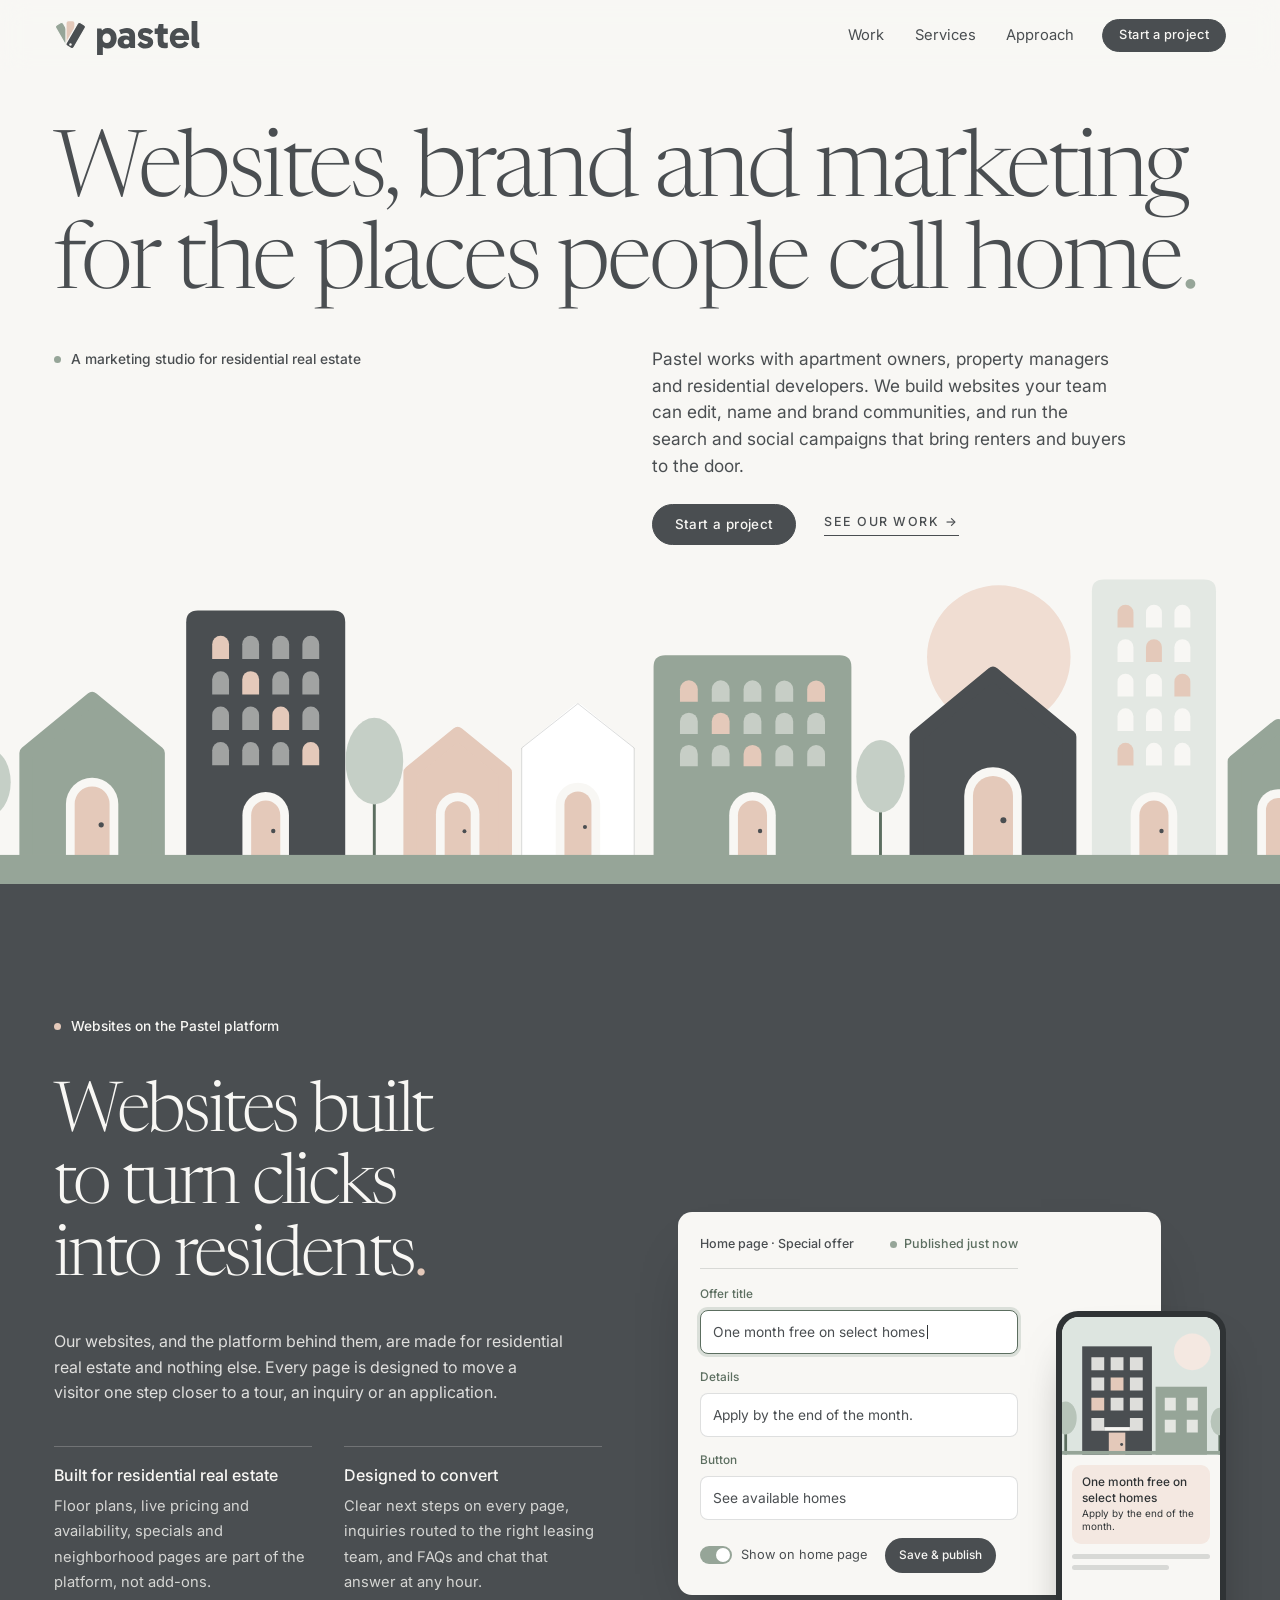
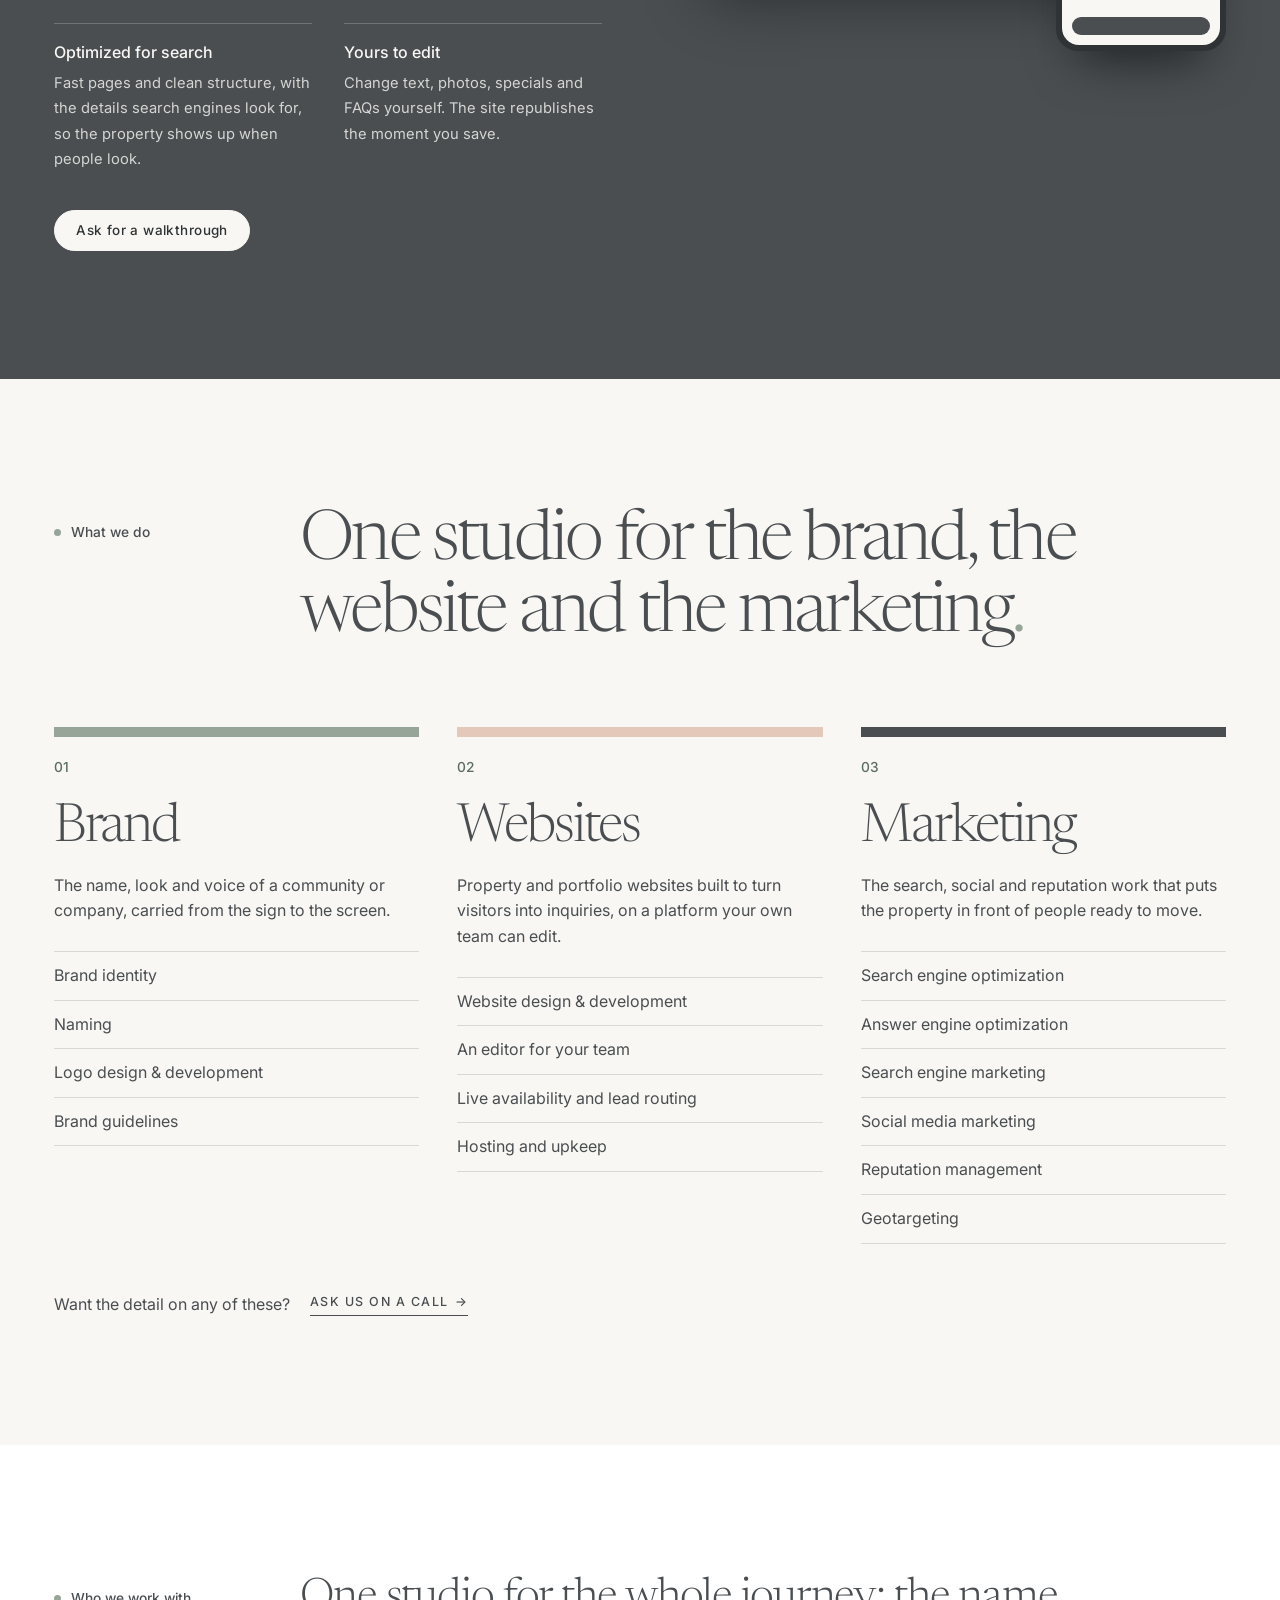
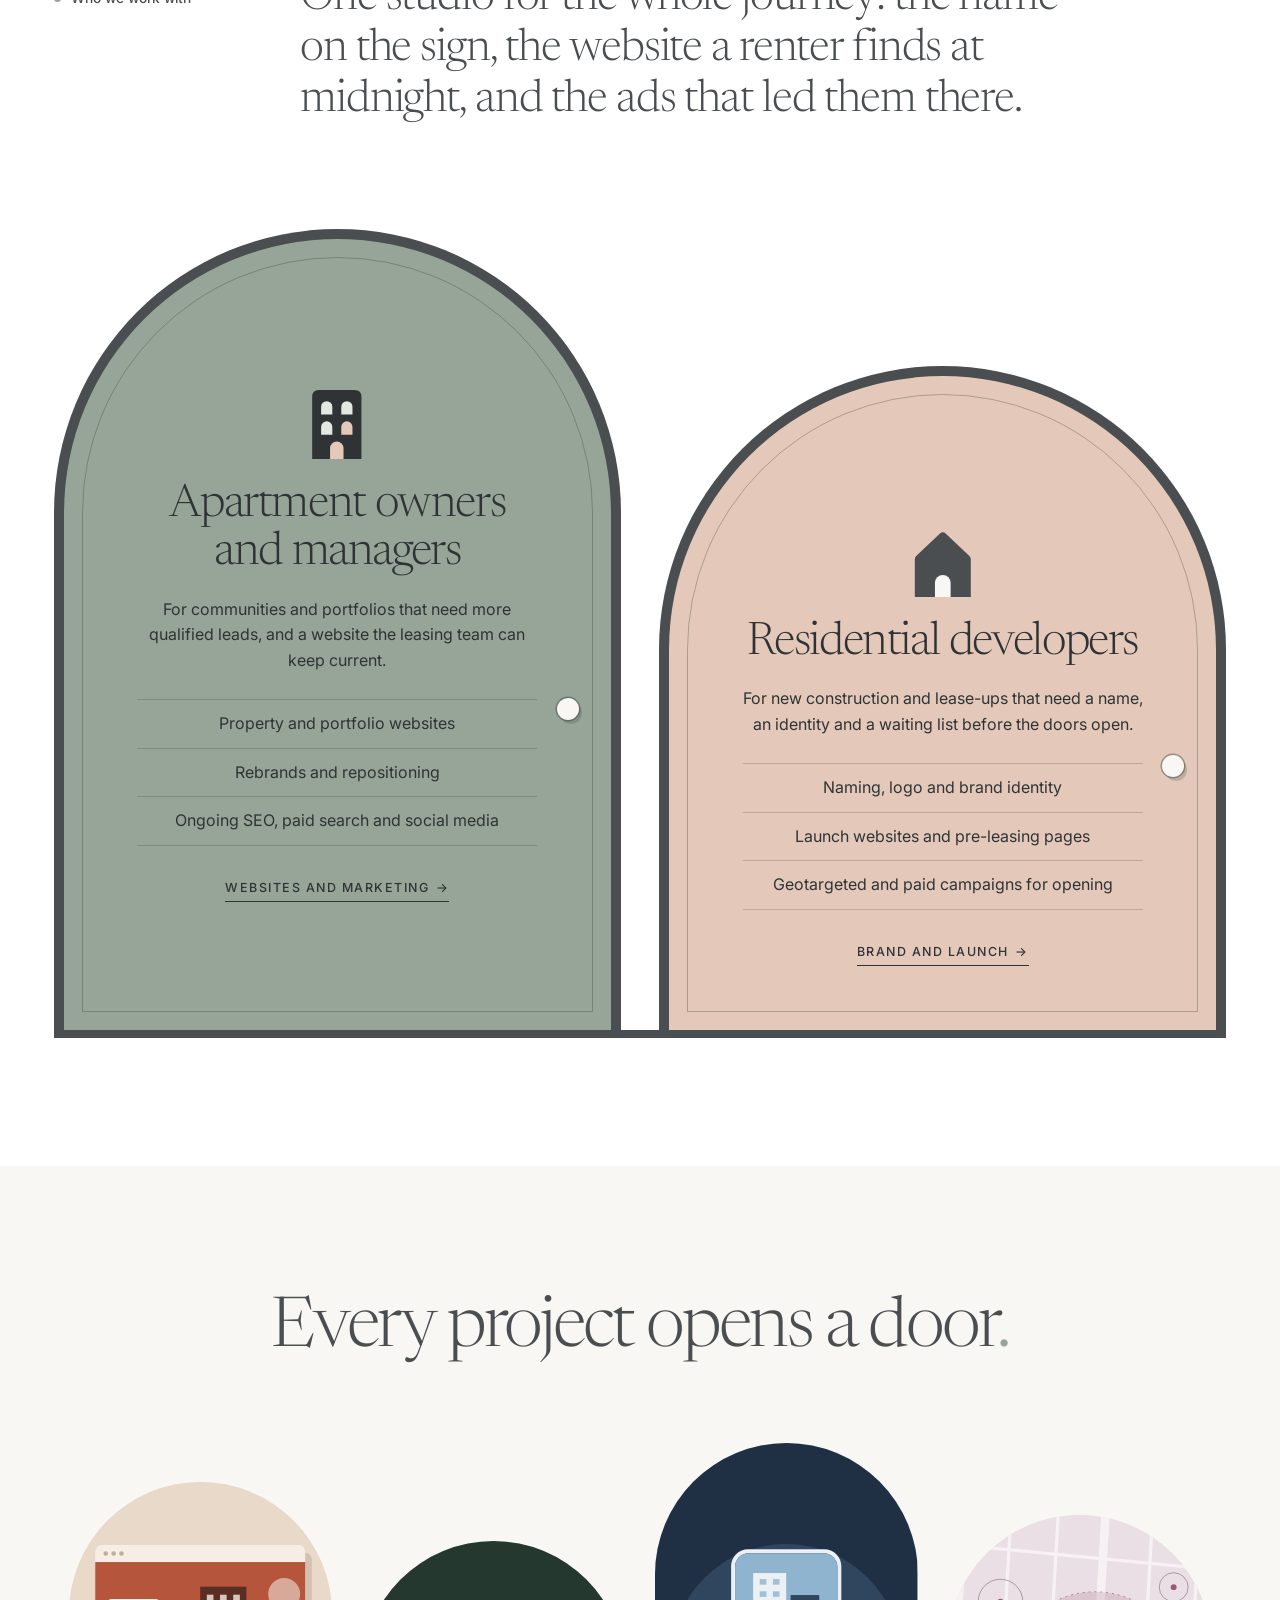
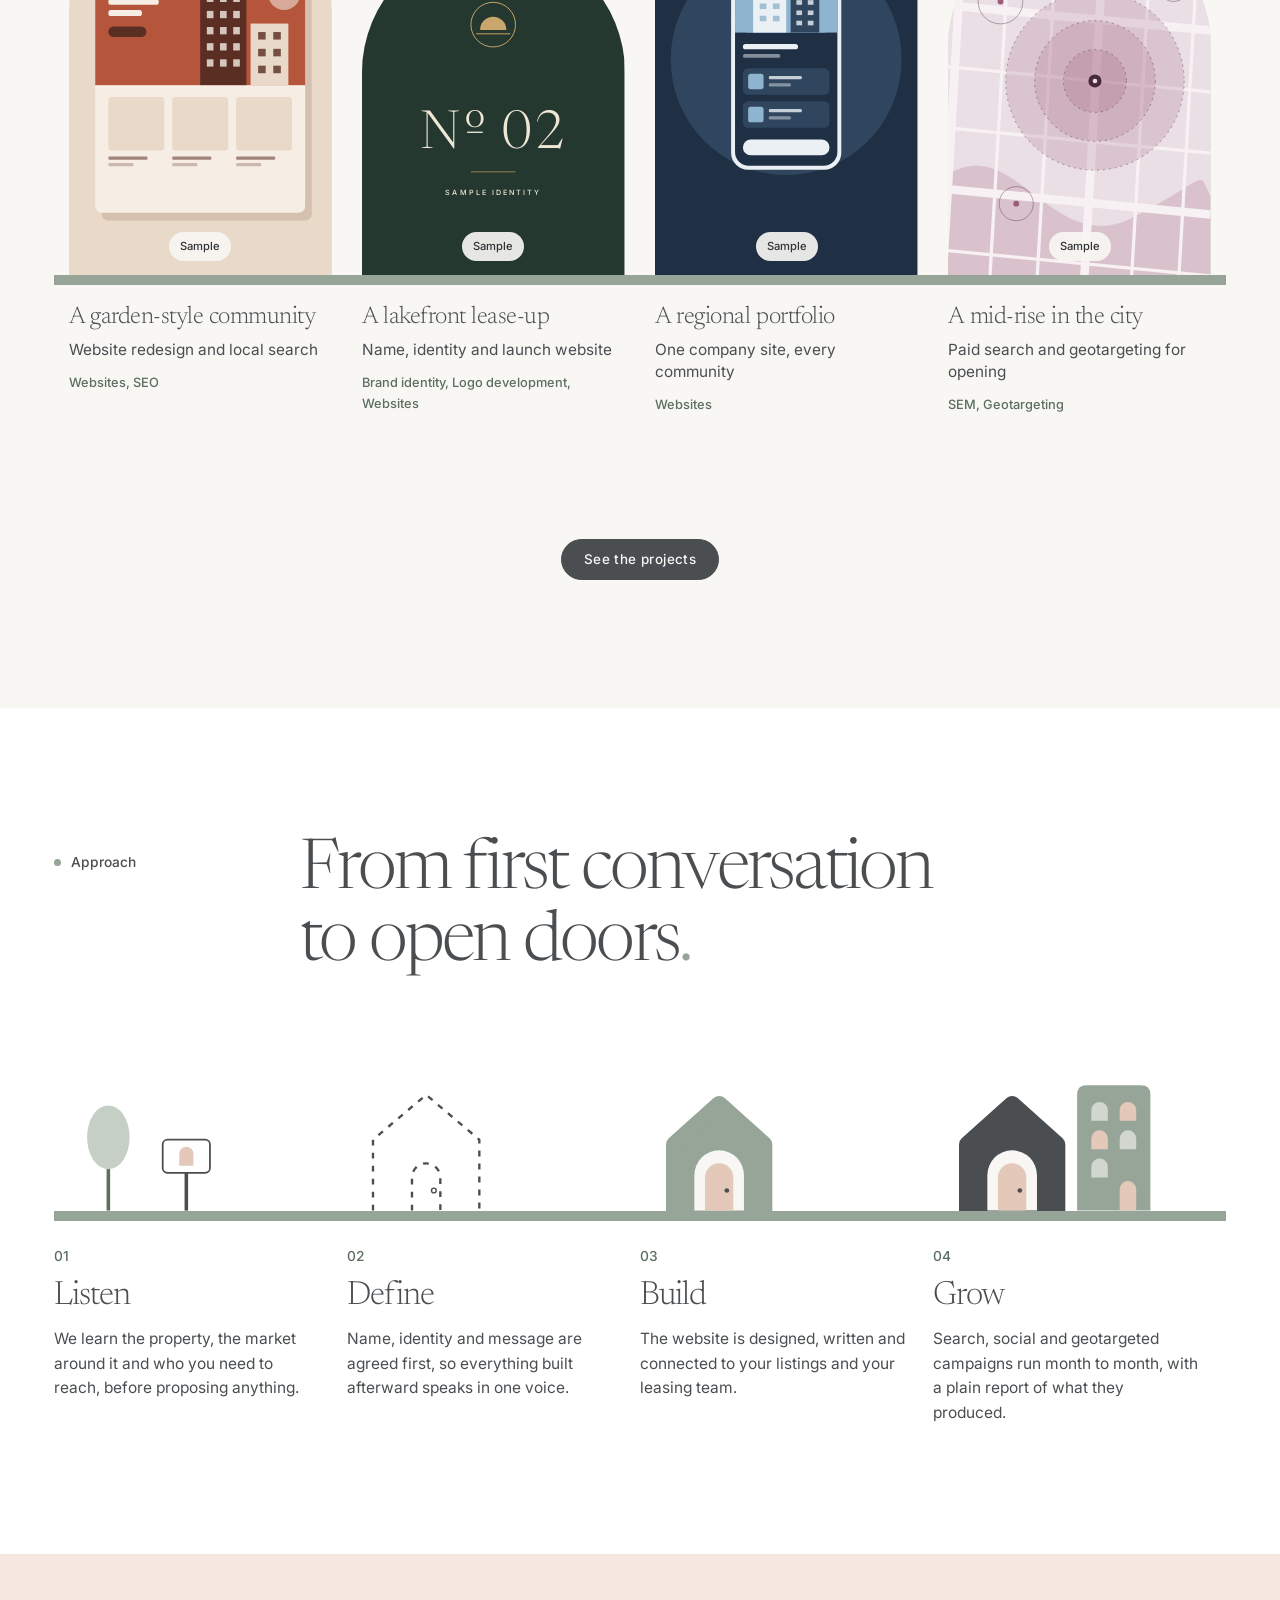
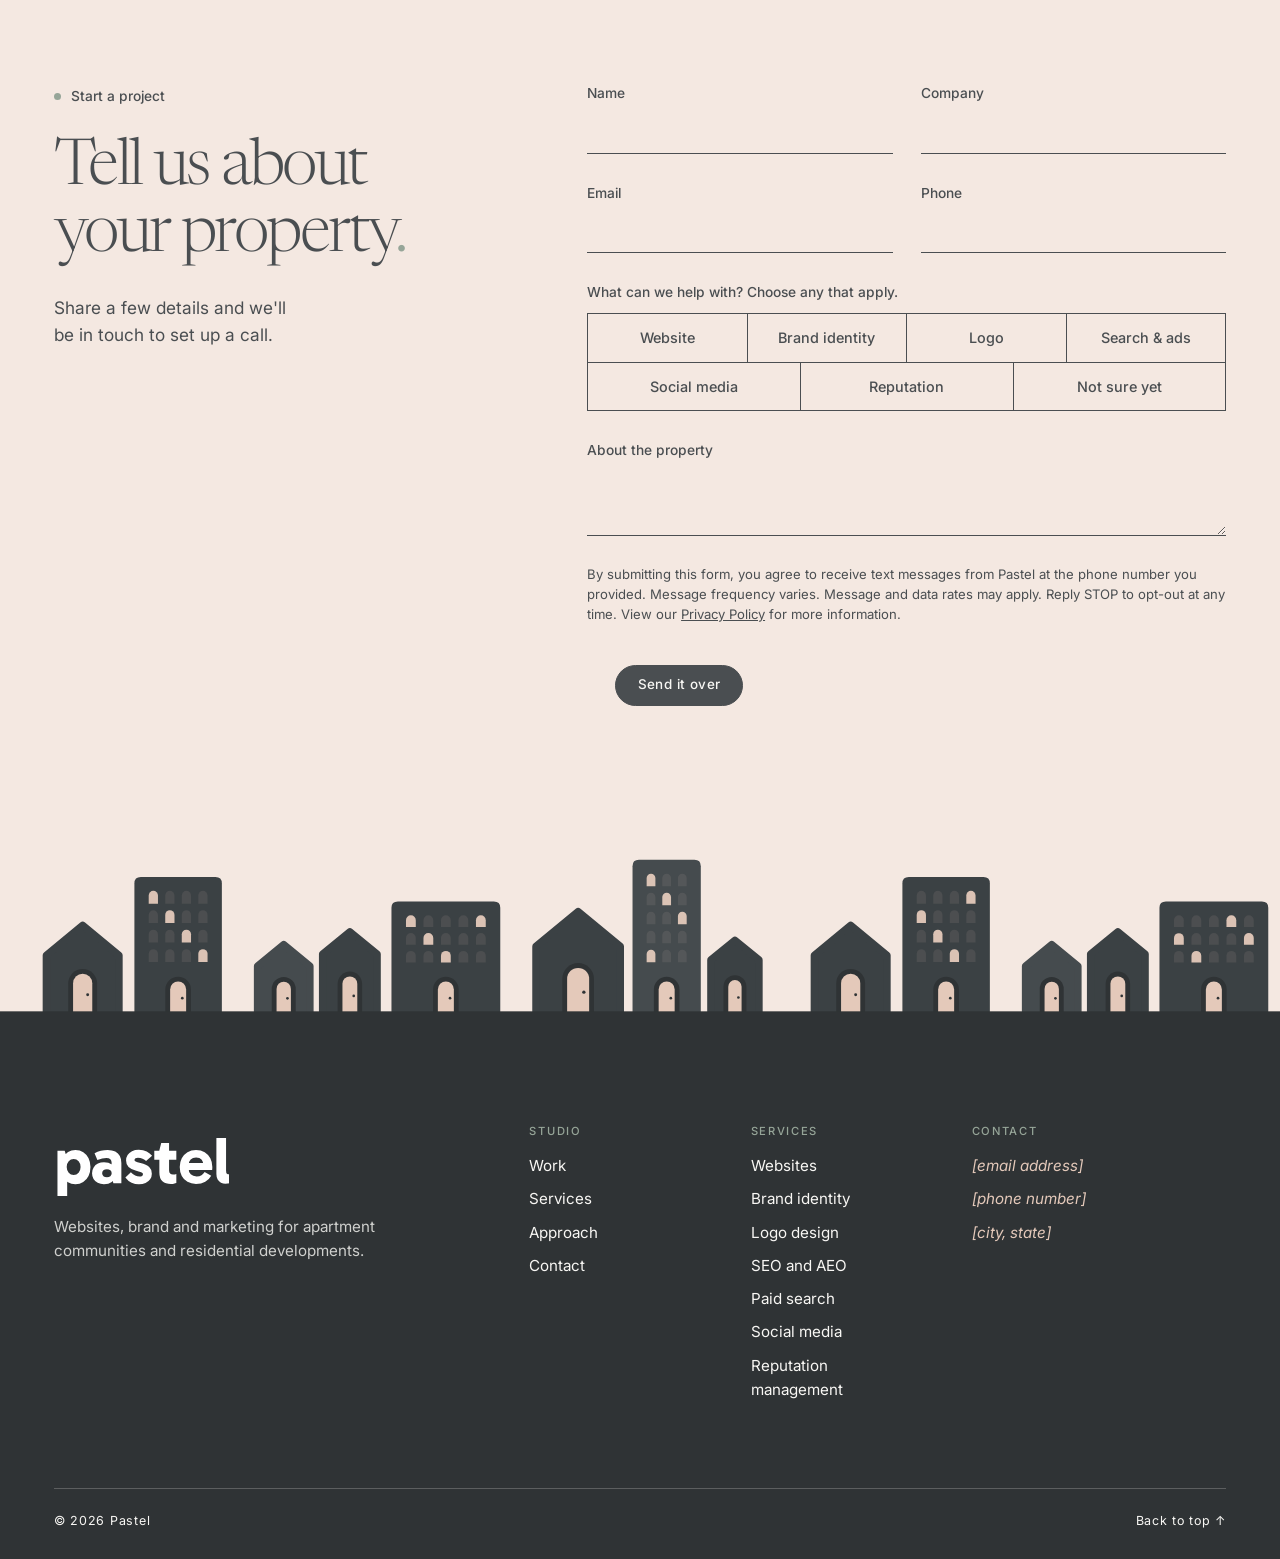
==== commit b8d1b8e3: "New logo, quicker header and a floating menu button - Logo is now the name in Gabarito Bold with the" ====
--- a/index.html
+++ b/index.html
@@ -11,7 +11,7 @@
   <link rel="preconnect" href="https://fonts.googleapis.com">
   <link rel="preconnect" href="https://fonts.gstatic.com" crossorigin>
   <link href="https://fonts.googleapis.com/css2?family=Inter:wght@300;400;500;600&family=Newsreader:opsz,wght@6..72,300..500&display=swap" rel="stylesheet">
-  <link rel="stylesheet" href="css/site.css?v=16">
+  <link rel="stylesheet" href="css/site.css?v=25">
   <script>document.documentElement.className = "js";</script>
 </head>
 <body data-footer-on="tint">
@@ -303,7 +303,7 @@
 </main>
 
 <script src="https://challenges.cloudflare.com/turnstile/v0/api.js" async defer></script>
-<script src="js/work.js?v=16"></script>
-<script src="js/site.js?v=16"></script>
+<script src="js/work.js?v=25"></script>
+<script src="js/site.js?v=25"></script>
 </body>
 </html>
--- a/css/site.css
+++ b/css/site.css
@@ -7,7 +7,8 @@
    the candidates.
    --ink, --sage-ink and the two tints are derived shades, added so small
    text passes contrast on sage and on paper.
-   The door from the Pastel mark is used sparingly: the street of houses,
+   The logo is the name alone in Gabarito Bold, drawn as outlines (see .wordmark).
+   The door from the first Pastel mark is used sparingly: the street of houses,
    the two audience doors and the frames around the work. Nowhere else. */
 
 :root {
@@ -127,8 +128,19 @@
 .site-header.is-scrolled { border-bottom-color: var(--line); }
 .site-header.is-hidden { transform: translateY(-100%); }
 .site-header__in { height: 100%; display: flex; align-items: center; gap: 28px; }
-.logo { display: block; margin-right: auto; }
-.logo img { height: 34px; width: auto; }
+/* The logo is the name alone, in lowercase Gabarito Bold, drawn as outlines
+   (js/site.js puts the shapes in; img/pastel-wordmark-gabarito.svg is the
+   same drawing as a file). Its size follows font-size: the drawing is 0.871em
+   tall, and the margins make the whole box 1em tall with the letters where
+   a line of Gabarito text would put them. */
+.wordmark { line-height: 1; }
+.wordmark svg { display: block; height: 0.871em; width: auto; margin: 0.184em 0 -0.055em; fill: currentColor; }
+/* Lifted a touch so the body of the letters, not the tail of the p, lines up
+   with the menu. */
+.logo { display: flex; align-items: flex-start; gap: 0.22em; margin-right: auto; position: relative; top: -0.06em; font-size: 2.475rem; color: var(--charcoal); text-decoration: none; }
+/* The fan of color chips beside the name. Sized so the chips are as tall as
+   the l and t, and stand on the same line as the letters. */
+.wordmark .logo__mark { flex: none; width: 0.8323em; height: 0.7567em; margin: 0.169em 0 0; }
 .nav { display: flex; gap: clamp(18px, 2.4vw, 36px); }
 .nav a { font-size: 0.92rem; text-decoration: none; padding: 6px 0; position: relative; }
 .nav a::after {
@@ -154,6 +166,44 @@
   transition: opacity 0.3s var(--ease), transform 0.3s var(--ease), visibility 0s 0.3s;
 }
 .menu.is-open { opacity: 1; visibility: visible; transform: none; transition-delay: 0s; }
+/* Quick menu. While the header is away (see the scroll rule in js/site.js) a
+   small round button holds its top corner and opens a short list of the same
+   links, so nobody has to scroll back up to move around. */
+.quick { position: fixed; inset: 0 0 auto 0; z-index: 58; height: 0; pointer-events: none; }
+.quick__in { position: relative; }
+.quick__btn, .quick__menu {
+  position: absolute; right: var(--gutter); pointer-events: auto;
+  background: var(--paper); border: 1px solid var(--line);
+  opacity: 0; visibility: hidden; transform: translateY(-8px);
+  transition: opacity 0.3s var(--ease), transform 0.3s var(--ease), visibility 0s 0.3s, background 0.25s var(--ease), color 0.25s var(--ease);
+}
+.quick__btn {
+  top: 14px; width: 44px; height: 44px; padding: 0; border-radius: 50%;
+  display: grid; place-items: center; color: var(--charcoal); cursor: pointer;
+  box-shadow: 0 8px 20px -10px rgba(47, 51, 53, 0.45);
+}
+.quick__btn:hover { background: var(--white); }
+/* Three lines, drawn as backgrounds so they are the same weight on any screen. */
+.quick__btn i {
+  display: block; width: 18px; height: 12px;
+  background:
+    linear-gradient(currentColor, currentColor) 0 0 / 100% 2px no-repeat,
+    linear-gradient(currentColor, currentColor) 0 50% / 100% 2px no-repeat,
+    linear-gradient(currentColor, currentColor) 0 100% / 100% 2px no-repeat;
+}
+/* Open: the lines become a cross. The button keeps its light face so it shows
+   on the dark sections too. */
+.quick.is-open .quick__btn i { position: relative; background: none; }
+.quick.is-open .quick__btn i::before, .quick.is-open .quick__btn i::after { content: ""; position: absolute; inset: 5px 0 auto; height: 2px; background: currentColor; transform: rotate(45deg); }
+.quick.is-open .quick__btn i::after { transform: rotate(-45deg); }
+.quick__menu {
+  top: 68px; min-width: 230px; padding: 8px 22px 22px; border-radius: var(--radius);
+  display: grid; box-shadow: 0 26px 50px -26px rgba(47, 51, 53, 0.5);
+}
+.quick.is-on .quick__btn, .quick.is-on.is-open .quick__menu { opacity: 1; visibility: visible; transform: none; transition-delay: 0s; }
+.quick__menu a:not(.btn) { padding: 13px 0; border-bottom: 1px solid var(--line); font-size: 0.98rem; text-decoration: none; }
+.quick__menu a:not(.btn):hover { color: var(--sage-ink); }
+.quick__menu .btn { margin-top: 20px; justify-content: center; }
 .menu a.menu__link { display: block; font-size: clamp(2.2rem, 10vw, 3.4rem); font-weight: 300; letter-spacing: -0.03em; line-height: 1.25; text-decoration: none; }
 
 /* Hero */
@@ -460,7 +510,7 @@
 .site-footer.on-tint, .site-footer.on-tint .street { background: var(--peach-tint); }
 .site-footer__in { padding-block: clamp(48px, 7vw, 96px) 28px; }
 .site-footer__top { display: grid; grid-template-columns: 5fr 2fr 2fr 3fr; gap: clamp(24px, 4vw, 56px); }
-.site-footer__brand img { height: clamp(46px, 6vw, 76px); width: auto; }
+.site-footer__brand .wordmark { display: block; font-size: clamp(2.75rem, 5.2vw, 4.25rem); color: var(--white); }
 .site-footer__brand p { margin-top: 22px; max-width: 24em; color: rgba(248, 247, 244, 0.8); font-size: 0.95rem; }
 .site-footer h3 { font-family: var(--sans); font-size: 0.7rem; font-weight: 500; letter-spacing: 0.15em; text-transform: uppercase; color: var(--sage); margin-bottom: 16px; }
 .site-footer li { margin-bottom: 9px; font-size: 0.95rem; }
@@ -500,7 +550,7 @@
 /* Phone */
 @media (max-width: 640px) {
   :root { --header: 64px; }
-  .logo img { height: 29px; }
+  .logo { font-size: 2.145rem; }
   .doors, .features, .results, .case-gallery, .sheet__grid, .path, .fit { grid-template-columns: 1fr; }
   .door__leaf { padding: 30% 14% 44px; }
   .door__knob { right: 24px; width: 16px; height: 16px; }
@@ -532,4 +582,5 @@
   .tile__art, .door__leaf, .street .bld, .proj__browser, .proj__phone { transition: none; }
   .proj:hover .proj__browser, .proj:hover .proj__phone { transform: none; }
   .door:hover .door__leaf { transform: none; }
-}
+  .quick__btn, .quick__menu { transition: none; }
+}
